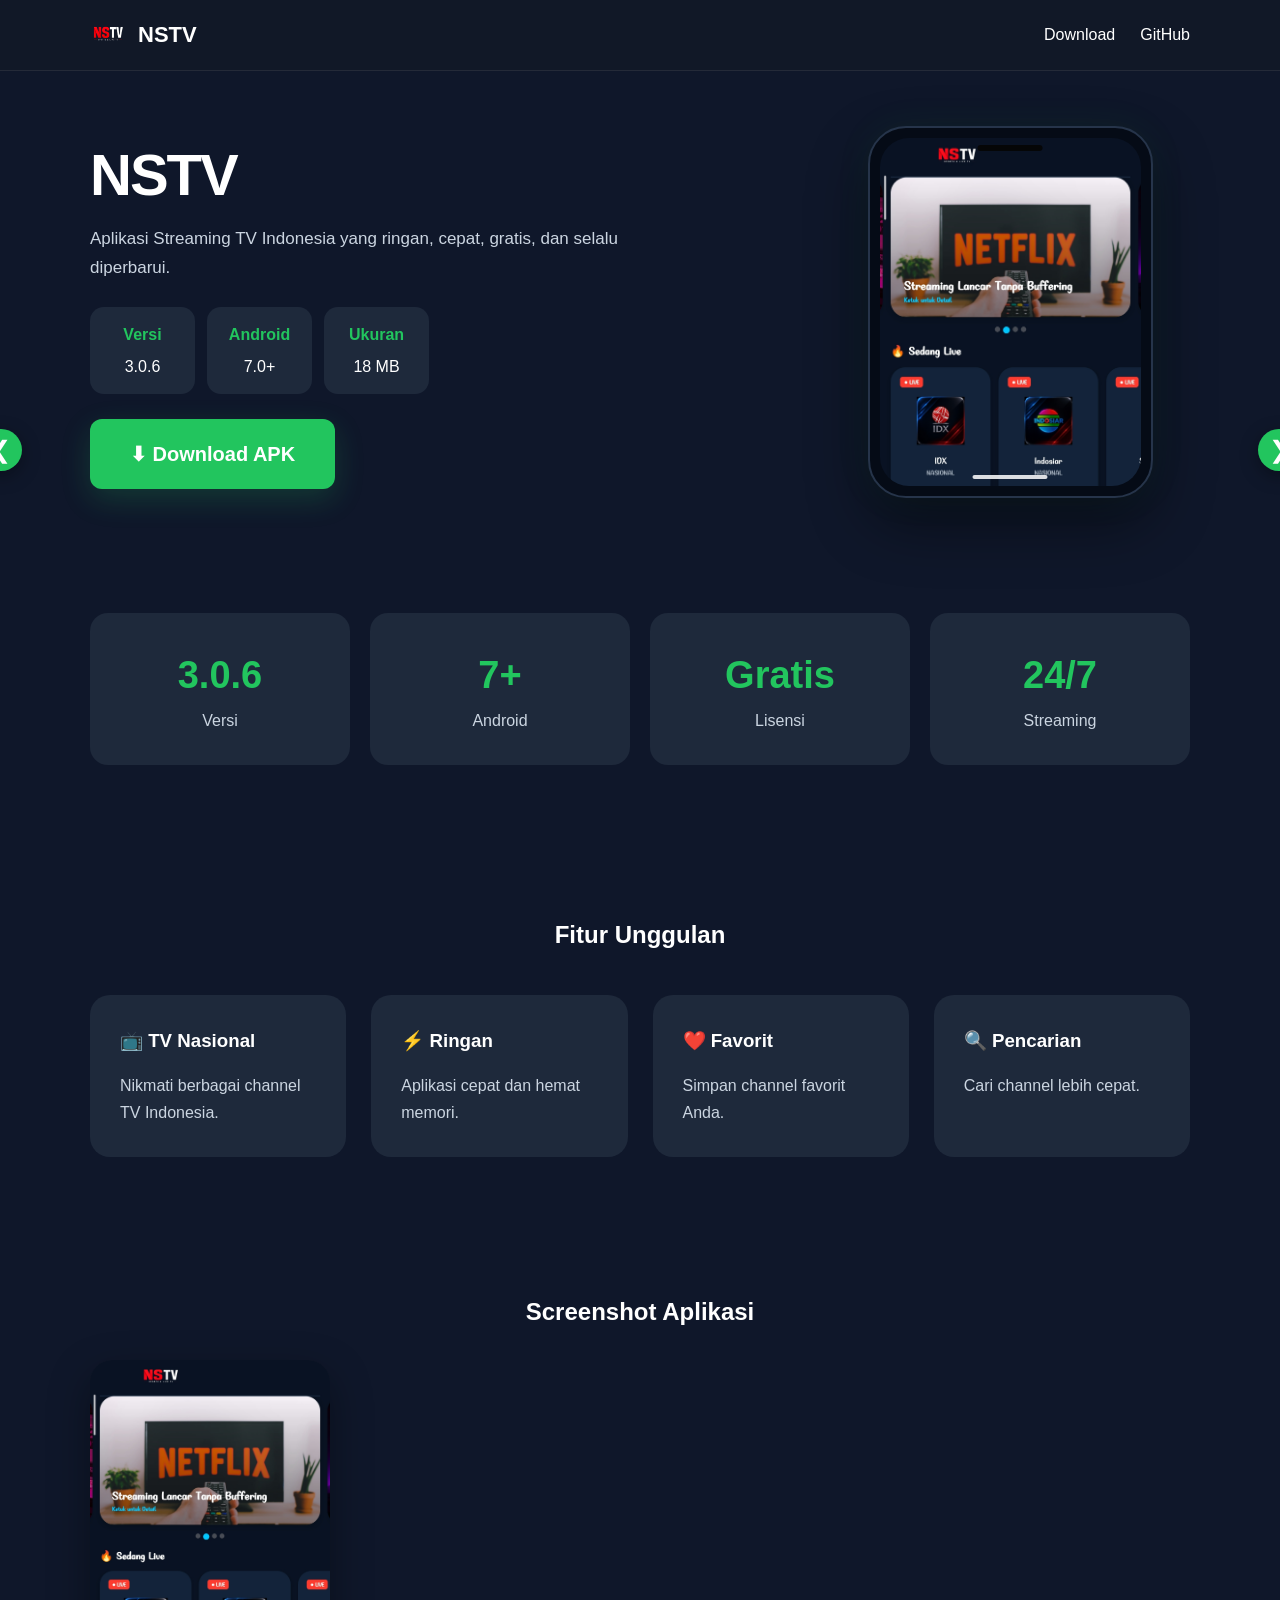
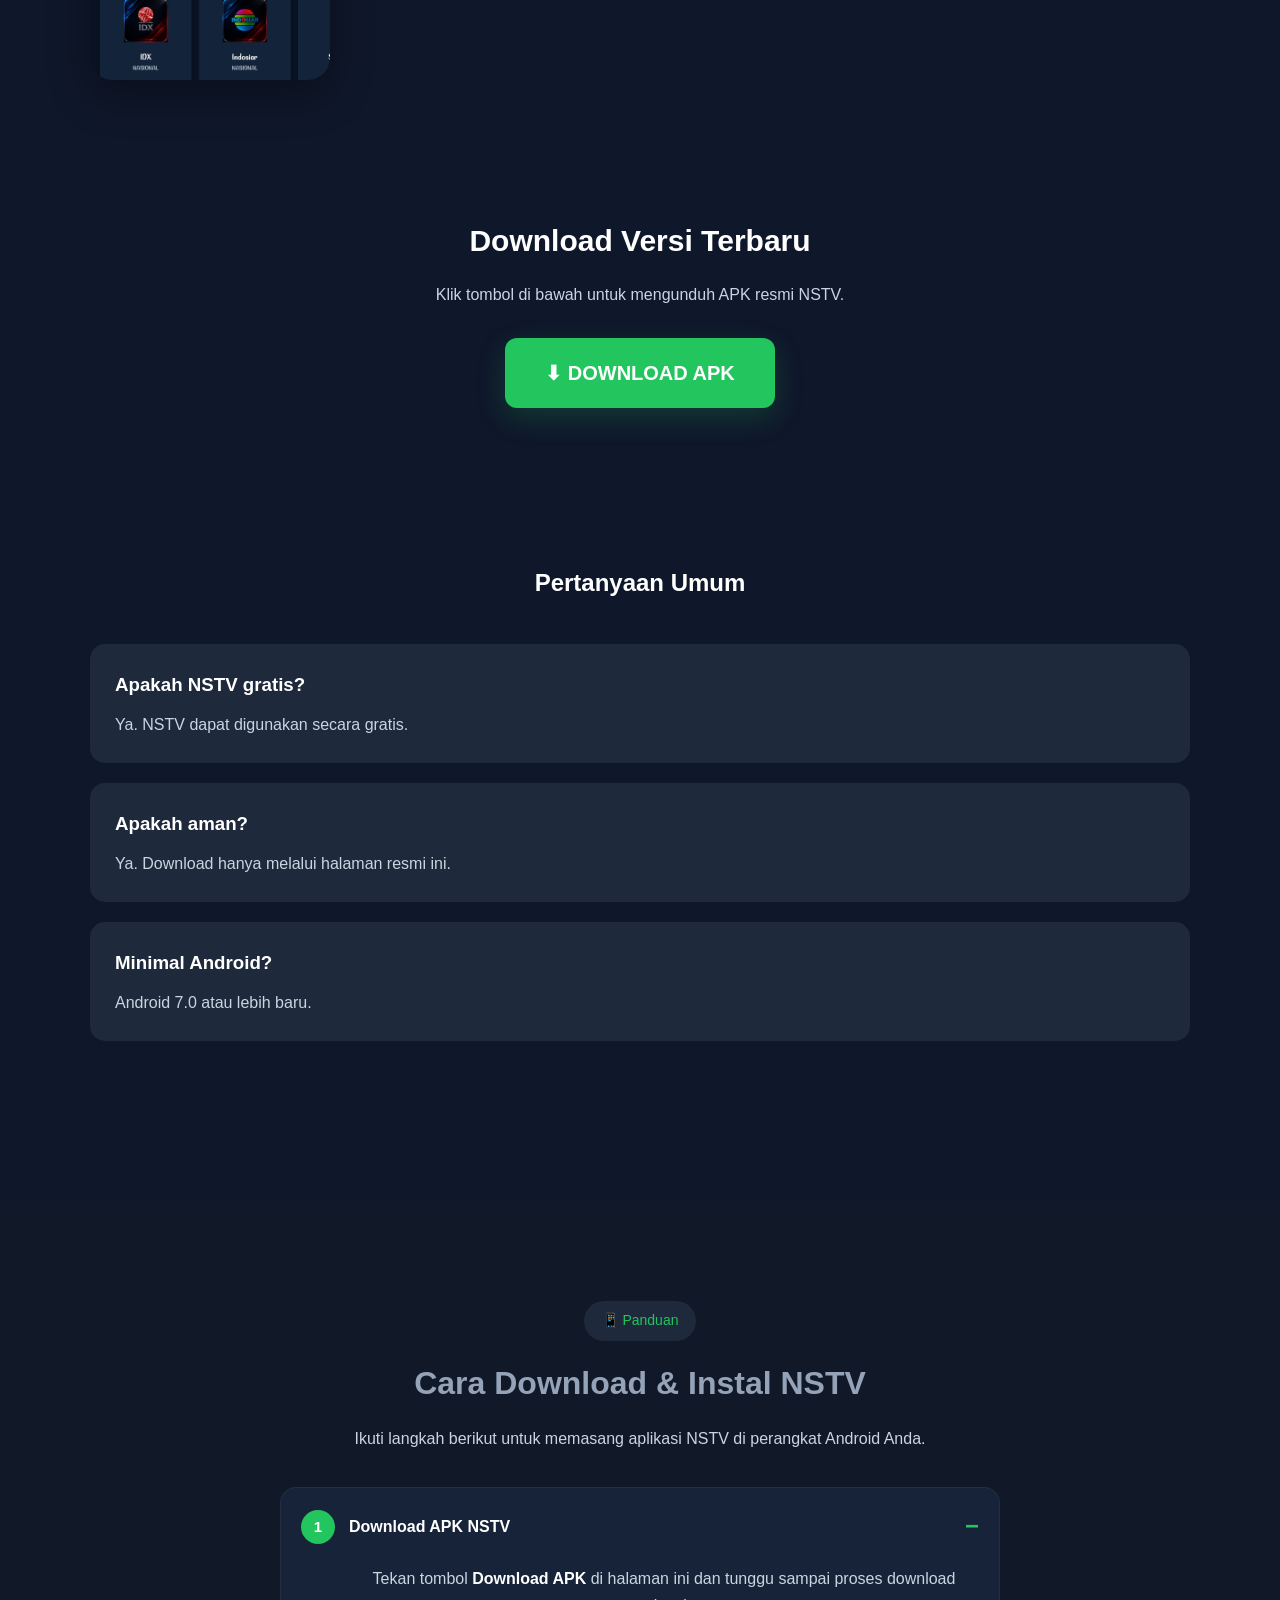
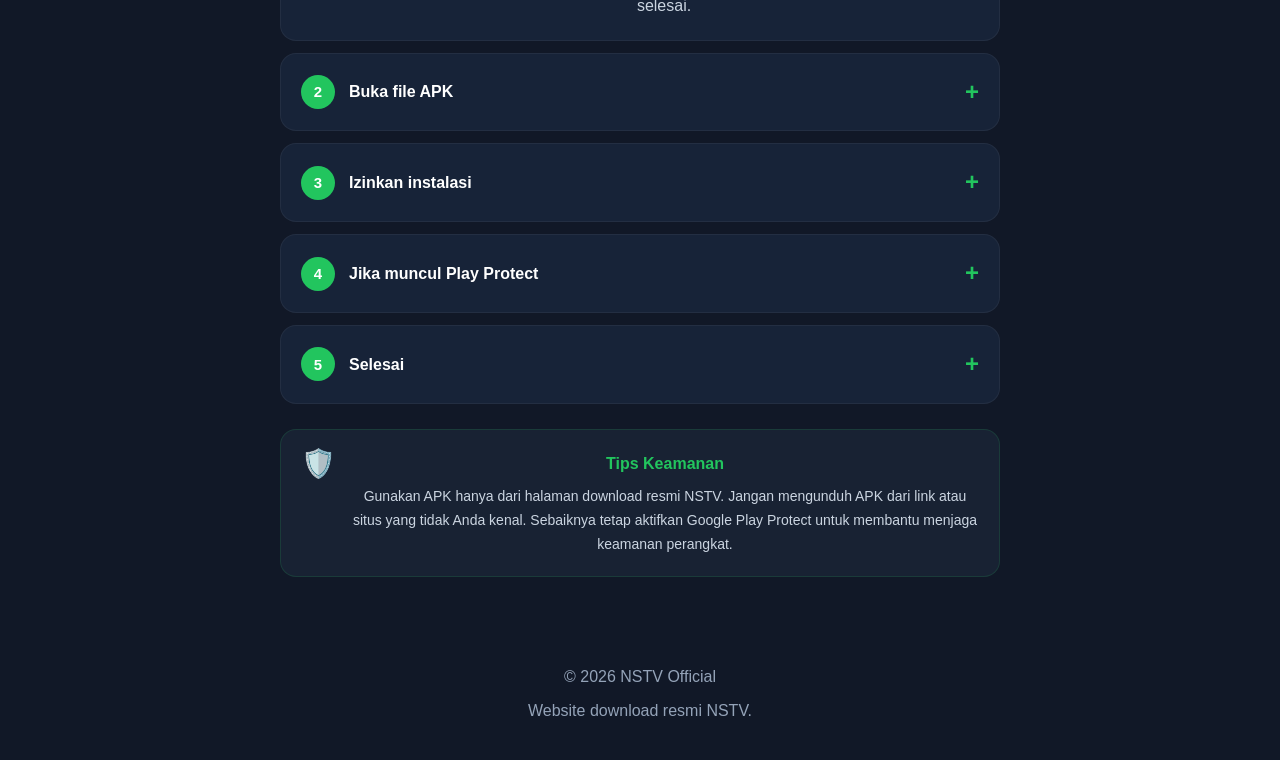
==== index.html @ 9a64b619 "Refactor index.html to remove duplicates Removed duplicate elements and cleaned up HTML structure." ====
<!DOCTYPE html>
<html lang="id">
<head>
    <meta charset="UTF-8">
    <meta name="viewport" content="width=device-width, initial-scale=1.0">
    <title>NSTV - Download APK Resmi</title>
    <link rel="icon" type="image/png" href="img/logo.png">

    <meta name="description" content="Download aplikasi NSTV versi terbaru secara resmi.">

    <link rel="stylesheet" href="css/style.css">
</head>
<body>

<header>
    <div class="container">
        <nav>
            <div class="logo">
                <img src="img/logo.png" alt="NSTV Logo">
                <span>NSTV</span>
            </div>

            <div class="menu">
                <a href="#download">Download</a>
                <a href="https://github.com/nstv-official/nstv" target="_blank">GitHub</a>
            </div>
        </nav>
    </div>
</header>

<section class="hero">

    <div class="container hero-grid">

        <!-- BAGIAN KIRI -->
        <div class="hero-left">

            <h1>NSTV</h1>

            <p>
                Aplikasi Streaming TV Indonesia yang ringan,
                cepat, gratis, dan selalu diperbarui.
            </p>

            <div class="hero-info">

                <div>
                    <strong>Versi</strong>
                    <span id="app-version">3.0.6</span>
                </div>

                <div>
                    <strong>Android</strong>
                    <span>7.0+</span>
                </div>

                <div>
                    <strong>Ukuran</strong>
                    <span>18 MB</span>
                </div>

            </div>

            <a
                href="https://sfile.co/M3JSTwdnQva"
                class="download-button"
                target="_blank"
            >
                ⬇ Download APK
            </a>

        </div>


        <!-- BAGIAN KANAN - HP NSTV -->
        <div class="hero-right">

            <div class="phone">

                <img
                    src="img/screenshot1.jpg"
                    id="hero-image"
                    alt="Tampilan aplikasi NSTV"
                >

            </div>

        </div>

    </div>

</section>

<section class="stats">

    <div class="container">

        <div class="stat">
            <h2 id="latest-version">3.0.6</h2>
            <p>Versi</p>
        </div>

        <div class="stat">

            <h2>7+</h2>

            <p>Android</p>

        </div>

        <div class="stat">

            <h2>Gratis</h2>

            <p>Lisensi</p>

        </div>

        <div class="stat">

            <h2>24/7</h2>

            <p>Streaming</p>

        </div>

    </div>

</section>

<section class="features">

<div class="container">

<h2>Fitur Unggulan</h2>

<div class="feature-grid">

<div class="feature">

<h3>📺 TV Nasional</h3>

<p>
Nikmati berbagai channel TV Indonesia.
</p>

</div>

<div class="feature">

<h3>⚡ Ringan</h3>

<p>
Aplikasi cepat dan hemat memori.
</p>

</div>

<div class="feature">

<h3>❤️ Favorit</h3>

<p>
Simpan channel favorit Anda.
</p>

</div>

<div class="feature">

<h3>🔍 Pencarian</h3>

<p>
Cari channel lebih cepat.
</p>

</div>

</div>

</div>

</section>

<section class="screenshots">

<div class="container">

<h2>Screenshot Aplikasi</h2>

<div class="slider">

<button class="nav prev">&#10094;</button>

<div class="slides">

<img src="img/screenshot1.jpg" class="slide active">
<img src="img/screenshot2.jpg" class="slide">
<img src="img/screenshot3.jpg" class="slide">
<img src="img/screenshot4.jpg" class="slide">

</div>

<button class="nav next">&#10095;</button>

</div>

</div>

</section>
    
<section class="download" id="download">

<div class="container">

<h2>Download Versi Terbaru</h2>

<p>

Klik tombol di bawah untuk mengunduh APK resmi NSTV.

</p>

<a
href="https://sfile.co/M3JSTwdnQva"
class="download-button"
target="_blank">

⬇ DOWNLOAD APK

</a>

</div>

</section>

<section class="faq">

<div class="container">

<h2>Pertanyaan Umum</h2>

<div class="faq-item">

<h3>Apakah NSTV gratis?</h3>

<p>Ya. NSTV dapat digunakan secara gratis.</p>

</div>

<div class="faq-item">

<h3>Apakah aman?</h3>

<p>Ya. Download hanya melalui halaman resmi ini.</p>

</div>

<div class="faq-item">

<h3>Minimal Android?</h3>

<p>Android 7.0 atau lebih baru.</p>

</div>

</div>

</section>

<footer>
<!-- ===== Panduan Download & Instal ===== -->

<section class="install-guide" id="panduan">

    <div class="container">

        <div class="guide-header">
            <span class="guide-badge">📱 Panduan</span>

            <h2>Cara Download & Instal NSTV</h2>

            <p>
                Ikuti langkah berikut untuk memasang aplikasi NSTV
                di perangkat Android Anda.
            </p>
        </div>

        <div class="guide-box">

            <details open>
                <summary>
                    <span class="step-number">1</span>
                    Download APK NSTV
                </summary>

                <div class="guide-content">
                    <p>
                        Tekan tombol <strong>Download APK</strong>
                        di halaman ini dan tunggu sampai proses download
                        selesai.
                    </p>
                </div>
            </details>

            <details>
                <summary>
                    <span class="step-number">2</span>
                    Buka file APK
                </summary>

                <div class="guide-content">
                    <p>
                        Setelah selesai, buka file
                        <strong>NSTV_v2.8-release.apk</strong>
                        dari notifikasi download atau folder
                        <strong>Download</strong> di perangkat Anda.
                    </p>
                </div>
            </details>

            <details>
                <summary>
                    <span class="step-number">3</span>
                    Izinkan instalasi
                </summary>

                <div class="guide-content">
                    <p>
                        Jika Android menampilkan pesan bahwa instalasi
                        dari sumber ini tidak diizinkan, pilih
                        <strong>Pengaturan</strong>, lalu aktifkan
                        <strong>Izinkan dari sumber ini</strong>
                        untuk browser atau aplikasi yang digunakan
                        untuk membuka APK.
                    </p>

                    <p>
                        Setelah itu kembali ke proses instalasi dan
                        tekan <strong>Install</strong>.
                    </p>
                </div>
            </details>

            <details>
                <summary>
                    <span class="step-number">4</span>
                    Jika muncul Play Protect
                </summary>

                <div class="guide-content">
                    <p>
                        Android dapat memeriksa aplikasi yang dipasang
                        dari luar Google Play menggunakan
                        <strong>Google Play Protect</strong>.
                    </p>

                    <p>
                        Jika tersedia pilihan <strong>Pindai aplikasi</strong>,
                        lakukan pemindaian terlebih dahulu dan ikuti
                        petunjuk yang muncul di layar.
                    </p>
                </div>
            </details>

            <details>
                <summary>
                    <span class="step-number">5</span>
                    Selesai
                </summary>

                <div class="guide-content">
                    <p>
                        Setelah instalasi selesai, buka aplikasi
                        <strong>NSTV</strong> dari layar utama perangkat
                        Anda.
                    </p>
                </div>
            </details>

        </div>

        <div class="security-note">

            <div class="security-icon">🛡️</div>

            <div>
                <strong>Tips Keamanan</strong>

                <p>
                    Gunakan APK hanya dari halaman download resmi NSTV.
                    Jangan mengunduh APK dari link atau situs yang tidak
                    Anda kenal. Sebaiknya tetap aktifkan Google Play Protect
                    untuk membantu menjaga keamanan perangkat.
                </p>
            </div>

        </div>

    </div>

</section>
<div class="container">

<p>

© 2026 NSTV Official

</p>

<p>

Website download resmi NSTV.

</p>

</div>

</footer>

<script src="js/app.js?v=4"></script>

</body>
</html>
---- css/style.css ----
/* ===========================
   NSTV Official Website
   style.css
=========================== */

*{
    margin:0;
    padding:0;
    box-sizing:border-box;
}

html{
    scroll-behavior:smooth;
}

body{
    font-family:Arial,Helvetica,sans-serif;
    background:#0f172a;
    color:#ffffff;
    line-height:1.7;
}

/* ===========================
   Container
=========================== */

.container{
    width:90%;
    max-width:1100px;
    margin:auto;
}

/* ===========================
   Header
=========================== */

header{
    position:sticky;
    top:0;
    z-index:1000;
    background:#111827;
    border-bottom:1px solid rgba(255,255,255,.08);
}

nav{
    display:flex;
    justify-content:space-between;
    align-items:center;
    height:70px;
}

.logo{
    display:flex;
    align-items:center;
    gap:12px;
}

.logo img{
    width:42px;
    height:42px;
    border-radius:10px;
}

.logo span{
    font-size:24px;
    font-weight:bold;
}

.menu{
    display:flex;
    gap:25px;
}

.menu a{
    color:#fff;
    text-decoration:none;
    transition:.3s;
}

.menu a:hover{
    color:#22c55e;
}

/* ===========================
   Hero
=========================== */

.hero{
    padding:80px 0;
}

.hero-grid{
    display:grid;
    grid-template-columns:1fr 360px;
    gap:50px;
    align-items:center;
}

.badge{
    display:inline-block;
    padding:8px 18px;
    background:#1e293b;
    border-radius:30px;
    color:#22c55e;
    margin-bottom:20px;
    font-size:14px;
}

.hero h1{
    font-size:58px;
    margin-bottom:20px;
}

.hero p{
    color:#cbd5e1;
    margin-bottom:35px;
}

.hero-buttons{
    display:flex;
    gap:15px;
    flex-wrap:wrap;
}

.btn{
    padding:15px 30px;
    border-radius:10px;
    text-decoration:none;
    font-weight:bold;
    transition:.3s;
}

.btn-primary{
    background:#22c55e;
    color:#fff;
}

.btn-primary:hover{
    background:#16a34a;
}

.btn-outline{
    border:2px solid #22c55e;
    color:#22c55e;
}

.btn-outline:hover{
    background:#22c55e;
    color:#fff;
}

/* ===========================
   Hero Card
=========================== */

.hero-card{

    background:#1e293b;

    padding:35px;

    border-radius:20px;

    text-align:center;

    box-shadow:0 15px 35px rgba(0,0,0,.3);

}

.hero-card img{

    width:120px;

    margin-bottom:20px;

}

.hero-card h2{

    margin-bottom:20px;

}

.hero-card ul{

    list-style:none;

}

.hero-card li{

    padding:8px 0;

    border-bottom:1px solid rgba(255,255,255,.08);

}

/* ===========================
   Stats
=========================== */

.stats{

    padding:70px 0;

}

.stats .container{

    display:grid;

    grid-template-columns:repeat(auto-fit,minmax(180px,1fr));

    gap:20px;

}

.stat{

    background:#1e293b;

    border-radius:18px;

    text-align:center;

    padding:30px;

}

.stat h2{

    color:#22c55e;

    font-size:38px;

}

.stat p{

    color:#cbd5e1;

}

/* ===========================
   Features
=========================== */

.features{

    padding:80px 0;

}

.features h2{

    text-align:center;

    margin-bottom:40px;

}

.feature-grid{

    display:grid;

    grid-template-columns:repeat(auto-fit,minmax(220px,1fr));

    gap:25px;

}

.feature{

    background:#1e293b;

    border-radius:20px;

    padding:30px;

    transition:.3s;

}

.feature:hover{

    transform:translateY(-8px);

}

.feature h3{

    margin-bottom:15px;

}

.feature p{

    color:#cbd5e1;

}

/* ===========================
   Screenshot
=========================== */

.screenshots{

    padding:80px 0;

}

.screenshots h2{

    text-align:center;

    margin-bottom:40px;

}

.screens{

    display:grid;

    grid-template-columns:repeat(auto-fit,minmax(220px,1fr));

    gap:25px;

}

.screens img{

    width:100%;

    border-radius:18px;

    transition:.3s;

}

.screens img:hover{

    transform:scale(1.04);

}

/* ===========================
   Download
=========================== */

.download{

    padding:80px 0;

    text-align:center;

}

.download p{

    margin:20px 0 35px;

    color:#cbd5e1;

}

.download-button{

    display:inline-block;

    background:#22c55e;

    color:#fff;

    text-decoration:none;

    padding:18px 40px;

    border-radius:12px;

    font-size:20px;

    font-weight:bold;

    transition:.3s;

}

.download-button:hover{

    background:#16a34a;

}

/* ===========================
   FAQ
=========================== */

.faq{

    padding:80px 0;

}

.faq h2{

    text-align:center;

    margin-bottom:40px;

}

.faq-item{

    background:#1e293b;

    border-radius:15px;

    padding:25px;

    margin-bottom:20px;

}

.faq-item h3{

    margin-bottom:10px;

}

.faq-item p{

    color:#cbd5e1;

}

/* ===========================
   Footer
=========================== */

footer{

    margin-top:60px;

    padding:30px 0;

    background:#111827;

    text-align:center;

    color:#94a3b8;

}

footer p{

    margin:6px 0;

}

/* ===========================
   Responsive
=========================== */

@media(max-width:900px){

.hero-grid{

grid-template-columns:1fr;

}

.hero{

text-align:center;

}

.hero-buttons{

justify-content:center;

}

.menu{

display:none;

}

.hero h1{

font-size:42px;

}

}

@media(max-width:600px){

.hero{

padding:60px 0;

}

.hero h1{

font-size:34px;

}

.download-button{

width:100%;

}

.btn{

width:100%;

text-align:center;

}

.hero-buttons{

flex-direction:column;

}

}

/* ===== Screenshot Slider ===== */

.slide{
    display:none;
    width:100%;
    border-radius:20px;
}

.slide.active{
    display:block;
}

.slides{
    overflow:hidden;
    border-radius:20px;
    box-shadow:0 15px 35px rgba(0,0,0,.4);
}

.slide{
    width:100%;
    display:none;
}

.slide.active{
    display:block;
}

.nav{
    position:absolute;
    top:50%;
    transform:translateY(-50%);
    width:50px;
    height:50px;
    border:none;
    border-radius:50%;
    background:#22c55e;
    color:#fff;
    cursor:pointer;
    font-size:28px;
    box-shadow:0 8px 20px rgba(0,0,0,.3);
}

.prev{
    left:-25px;
}

.next{
    right:-60px;
}

.nav:hover{
    background:#16a34a;
}

/* ===== Hero Baru ===== */

.hero{
    padding:60px 0;
}

.hero-grid{
    display:grid;
    grid-template-columns:1fr 320px;
    gap:60px;
    align-items:center;
}

.hero-left h1{
    font-size:60px;
    margin:15px 0;
}

.hero-left p{
    color:#cbd5e1;
    margin-bottom:30px;
}

.hero-info{
    display:flex;
    gap:15px;
    margin-bottom:30px;
    flex-wrap:wrap;
}

.hero-info div{
    background:#1e293b;
    padding:15px 22px;
    border-radius:12px;
    text-align:center;
    min-width:90px;
}

.hero-info strong{
    display:block;
    color:#22c55e;
    margin-bottom:5px;
}

.phone{
    width:280px;
    margin:auto;
    background:#111827;
    padding:10px;
    border-radius:35px;
    box-shadow:0 20px 60px rgba(0,0,0,.5);
}

.phone img{
    width:100%;
    border-radius:25px;
    display:block;
}

@media(max-width:900px){

.hero-grid{

grid-template-columns:1fr;

text-align:center;

}

.hero-info{

justify-content:center;

}

}

/* =====================================================
   NSTV - FINAL MOBILE POLISH
   Tambahkan di PALING BAWAH style.css
===================================================== */

/* ---------- Header ---------- */

.logo img {
    width: 36px;
    height: 36px;
    border-radius: 9px;
}

.logo span {
    font-size: 22px;
}

/* ---------- Hero ---------- */

.hero {
    padding: 55px 0 45px;
}

.hero-grid {
    gap: 45px;
}

.hero-left h1 {
    font-size: 58px;
    letter-spacing: -2px;
}

.hero-left p {
    max-width: 560px;
}

.hero-info {
    gap: 12px;
}

.hero-info div {
    min-width: 100px;
    padding: 14px 18px;
}

.phone {
    width: 270px;
}

/* ---------- Download button ---------- */

.download-button {
    box-shadow: 0 10px 30px rgba(34, 197, 94, .20);
}

/* ---------- Screenshot section ---------- */

.screenshots {
    padding: 55px 0 70px;
}

.screenshots h2 {
    margin-bottom: 28px;
}

.slider {
    width: min(240px, 68vw);
}

.slides {
    overflow: hidden;
    border-radius: 22px;
    background: #111827;
    box-shadow: 0 15px 40px rgba(0, 0, 0, .35);
}

.slide {
    width: 100%;
    height: auto;
    display: none;
    border-radius: 22px;
}

.slide.active {
    display: block;
}

/* ---------- Slider arrows ---------- */

.nav {
    position: absolute;
    top: 50%;
    transform: translateY(-50%);
    width: 42px;
    height: 42px;
    border: 0;
    border-radius: 50%;
    background: #22c55e;
    color: #fff;
    cursor: pointer;
    font-size: 24px;
    line-height: 42px;
    padding: 0;
    z-index: 5;
    box-shadow: 0 5px 18px rgba(0, 0, 0, .35);
}

.nav:hover {
    background: #16a34a;
    transform: translateY(-50%) scale(1.05);
}

.prev {
    left: -20px;
}

.next {
    right: -20px;
}

/* ---------- Download section ---------- */

.download {
    padding: 65px 0 75px;
}

.download h2 {
    font-size: 30px;
}

.download p {
    max-width: 600px;
    margin: 15px auto 30px;
}

/* ---------- Mobile ---------- */

@media (max-width: 600px) {

    .container {
        width: 88%;
    }

    /* Header */

    nav {
        height: 64px;
    }

    .logo img {
        width: 32px;
        height: 32px;
        border-radius: 8px;
    }

    .logo span {
        font-size: 20px;
    }

    /* Hero */

    .hero {
        padding: 48px 0 35px;
    }

    .hero-grid {
        gap: 40px;
    }

    .hero-left h1 {
        font-size: 52px;
        margin: 14px 0;
    }

    .hero-left p {
        font-size: 16px;
        line-height: 1.7;
    }

    .hero-info {
        display: grid;
        grid-template-columns: repeat(3, 1fr);
        gap: 9px;
        width: 100%;
    }

    .hero-info div {
        min-width: 0;
        padding: 13px 7px;
        border-radius: 14px;
    }

    .hero-info strong {
        font-size: 14px;
    }

    .hero-info span {
        font-size: 14px;
    }

    .hero-right {
        margin-top: 5px;
    }

    .phone {
        width: min(250px, 72vw);
    }

    /* Download button */

    .download-button {
        width: 100%;
        padding: 17px 20px;
        font-size: 18px;
    }

    /* Screenshot */

    .screenshots {
        padding: 45px 0 55px;
    }

    .screenshots h2 {
        font-size: 25px;
        margin-bottom: 22px;
    }

    .slider {
    width: min(240px, 68vw);
   }

    .slides {
        border-radius: 19px;
    }

    .slide {
        border-radius: 19px;
    }

    .nav {
        width: 40px;
        height: 40px;
        line-height: 40px;
        font-size: 21px;
    }

    .prev {
        left: -17px;
    }

    .next {
        right: -17px;
    }

    /* Download section */

    .download {
        padding: 55px 0 65px;
    }

    .download h2 {
        font-size: 27px;
    }

    .download p {
        font-size: 15px;
        line-height: 1.7;
    }

    /* Footer */

    footer {
        padding: 28px 0;
        font-size: 14px;
    }
}

/* ---------- Very small phones ---------- */

@media (max-width: 380px) {

    .hero-left h1 {
        font-size: 46px;
    }

    .hero-info div {
        padding: 11px 5px;
    }

    .hero-info strong,
    .hero-info span {
        font-size: 12px;
    }

    .phone {
        width: 230px;
    }

    .slider {
    width: 220px;
   }

    .nav {
        width: 36px;
        height: 36px;
        line-height: 36px;
        font-size: 19px;
    }

    .prev {
        left: -15px;
    }

    .next {
        right: -15px;
    }
}

/* ===== Perbaikan gambar logo pada Download ===== */

.download img {
    display: block;
    width: 180px !important;
    height: auto !important;
    max-width: 55vw !important;
    margin: 25px auto !important;
    border-radius: 20px;
    object-fit: contain;
}

/* Tampilan HP */
@media (max-width: 600px) {

    .download img {
        width: 150px !important;
        max-width: 45vw !important;
        margin: 20px auto !important;
    }

}

/* =====================================================
   NSTV - PANDUAN DOWNLOAD & INSTAL
===================================================== */

.install-guide {
    padding: 70px 0 80px;
}

.guide-header {
    text-align: center;
    max-width: 650px;
    margin: 0 auto 35px;
}

.guide-badge {
    display: inline-block;
    padding: 8px 18px;
    border-radius: 30px;
    background: #1e293b;
    color: #22c55e;
    font-size: 14px;
    margin-bottom: 15px;
}

.guide-header h2 {
    margin: 0 0 15px;
    font-size: 32px;
}

.guide-header p {
    margin: 0;
    color: #cbd5e1;
    line-height: 1.7;
}

/* ---------- Accordion ---------- */

.guide-box {
    max-width: 720px;
    margin: auto;
}

.guide-box details {
    background: #172338;
    border: 1px solid rgba(255,255,255,.05);
    border-radius: 16px;
    margin-bottom: 12px;
    overflow: hidden;
}

.guide-box summary {
    display: flex;
    align-items: center;
    gap: 14px;
    padding: 18px 20px;
    cursor: pointer;
    list-style: none;
    font-weight: 600;
    color: #fff;
}

.guide-box summary::-webkit-details-marker {
    display: none;
}

.guide-box summary::after {
    content: "+";
    margin-left: auto;
    font-size: 24px;
    color: #22c55e;
}

.guide-box details[open] summary::after {
    content: "−";
}

.step-number {
    display: flex;
    align-items: center;
    justify-content: center;
    flex-shrink: 0;

    width: 34px;
    height: 34px;

    border-radius: 50%;

    background: #22c55e;
    color: #fff;

    font-size: 15px;
    font-weight: bold;
}

.guide-content {
    padding: 0 20px 20px 68px;
    color: #cbd5e1;
    line-height: 1.7;
}

.guide-content p {
    margin: 0 0 12px;
}

.guide-content p:last-child {
    margin-bottom: 0;
}

.guide-content strong {
    color: #fff;
}

/* ---------- Security note ---------- */

.security-note {
    display: flex;
    align-items: flex-start;
    gap: 15px;

    max-width: 720px;

    margin: 25px auto 0;
    padding: 20px;

    background: rgba(30,41,59,.65);

    border: 1px solid rgba(34,197,94,.15);

    border-radius: 16px;
}

.security-icon {
    font-size: 28px;
    line-height: 1;
}

.security-note strong {
    color: #22c55e;
}

.security-note p {
    margin: 8px 0 0;
    color: #cbd5e1;
    line-height: 1.7;
    font-size: 14px;
}

/* ---------- Mobile ---------- */

@media (max-width: 600px) {

    .install-guide {
        padding: 55px 0 65px;
    }

    .guide-header h2 {
        font-size: 27px;
    }

    .guide-header p {
        font-size: 15px;
    }

    .guide-box summary {
        padding: 16px;
        font-size: 15px;
    }

    .step-number {
        width: 32px;
        height: 32px;
        font-size: 14px;
    }

    .guide-content {
        padding: 0 16px 18px 62px;
        font-size: 14px;
    }

    .security-note {
        padding: 17px;
    }

    .security-note p {
        font-size: 13px;
    }

}
/* =========================================
   NSTV - LATEST RELEASE
========================================= */

.latest-release-section {
    width: 100%;
    max-width: 850px;
    margin: 70px auto 40px;
    padding: 0 20px;
    text-align: center;
    box-sizing: border-box;
}

.latest-release-title {
    margin-bottom: 12px;
}

.latest-release-title span {
    font-size: 32px;
    font-weight: 700;
    color: #ffffff;
}

.latest-release-description {
    margin: 0 auto 25px;
    max-width: 600px;
    color: #cbd5e1;
    font-size: 16px;
    line-height: 1.7;
}

/* Kotak release dari JavaScript */

#latest-download {
    width: 100%;
    max-width: 620px;
    margin: 0 auto;
}

/* Override tampilan kotak release */

#latest-download > div {
    margin-top: 20px !important;
    padding: 28px 22px !important;
    border-radius: 22px !important;
    background: #172338 !important;
    border: 1px solid rgba(34, 197, 94, 0.15) !important;
    box-shadow: 0 15px 40px rgba(0, 0, 0, 0.18);
}

/* Badge versi */

#latest-download > div > div:first-child {
    display: inline-block !important;
    padding: 7px 16px !important;
    border-radius: 30px !important;
    background: #202e44 !important;
    color: #22c55e !important;
    font-size: 14px !important;
    font-weight: 600 !important;
}

/* Nama versi */

#latest-download h3 {
    margin: 12px 0 8px !important;
    color: #ffffff !important;
    font-size: 25px !important;
}

/* Nama file */

#latest-download h3 + p {
    color: #aebbd0 !important;
    font-size: 14px !important;
    word-break: break-word;
}

/* Statistik download */

#latest-download p:last-of-type {
    color: #22c55e !important;
    margin: 10px 0 20px !important;
}

/* Tombol download */

.latest-download-button {
    display: inline-flex !important;
    align-items: center;
    justify-content: center;

    min-width: 240px;
    padding: 15px 28px !important;

    border-radius: 12px !important;

    background: #22c55e !important;
    color: #ffffff !important;

    font-size: 16px !important;
    font-weight: 700 !important;

    text-decoration: none !important;

    transition:
        transform 0.2s ease,
        background 0.2s ease,
        box-shadow 0.2s ease;
}

.latest-download-button:hover {
    background: #16a34a !important;
    transform: translateY(-2px);
    box-shadow: 0 8px 25px rgba(34, 197, 94, 0.25);
}

.latest-download-button:active {
    transform: translateY(0);
}


/* =========================================
   MOBILE
========================================= */

@media (max-width: 600px) {

    .latest-release-section {
        margin-top: 50px;
        padding: 0 15px;
    }

    .latest-release-title span {
        font-size: 26px;
    }

    .latest-release-description {
        font-size: 14px;
        line-height: 1.6;
    }

    #latest-download > div {
        padding: 24px 16px !important;
        border-radius: 18px !important;
    }

    #latest-download h3 {
        font-size: 22px !important;
    }

    .latest-download-button {
        width: 100%;
        min-width: 0;
        box-sizing: border-box;
    }
}

/* =====================================================
   NSTV - PERBAIKAN LAYOUT DESKTOP
   Menyeimbangkan ruang kiri dan kanan
===================================================== */

@media (min-width: 901px) {

    .hero {
        padding: 70px 0 55px;
    }

    .hero-grid {
        grid-template-columns: 1fr 1fr;
        gap: 50px;
        align-items: center;
    }

    .hero-left {
        padding-right: 20px;
    }

    .hero-left h1 {
        font-size: 58px;
        margin-bottom: 18px;
    }

    .hero-left p {
        max-width: 560px;
        font-size: 17px;
    }

    .hero-info {
        gap: 12px;
    }

    .hero-info div {
        min-width: 100px;
    }

    .hero-right {
        display: flex;
        justify-content: center;
        align-items: center;
    }

    .phone {
        width: 280px;
    }

    /* Pastikan Download Versi Terbaru
       tidak hanya menempati kolom kanan */
    .latest-release-section {
        grid-column: 1 / -1;
        width: 100%;
        max-width: 850px;
        margin: 50px auto 40px;
    }
}


/* =====================================================
   NSTV - DESKTOP AGAR TIDAK TERLALU KOSONG
===================================================== */

@media (min-width: 901px) {

    .hero-left {
        min-height: 360px;
        display: flex;
        flex-direction: column;
        justify-content: center;
    }

    .hero-right {
        min-height: 360px;
    }

}


/* =====================================================
   MOBILE - JANGAN UBAH TAMPILAN YANG SUDAH BAGUS
===================================================== */

@media (max-width: 900px) {

    .latest-release-section {
        grid-column: auto;
    }

}

/* =====================================================
   NSTV - HERO MODERN + PHONE MOCKUP
===================================================== */

@media (min-width: 901px) {

    .hero {
        padding: 55px 0 45px;
    }

    .hero-grid {
        display: grid;
        grid-template-columns: minmax(0, 1fr) 360px;
        gap: 55px;
        align-items: center;
    }

    .hero-left {
        min-height: auto;
        padding-right: 10px;
        display: flex;
        flex-direction: column;
        justify-content: center;
    }

    .hero-left h1 {
        font-size: 58px;
        margin: 8px 0 18px;
        line-height: 1.1;
    }

    .hero-left p {
        max-width: 560px;
        margin-bottom: 25px;
        font-size: 17px;
        color: #cbd5e1;
    }

    .hero-info {
        display: flex;
        gap: 12px;
        margin-bottom: 25px;
    }

    .hero-info div {
        min-width: 105px;
        padding: 14px 18px;
        border-radius: 14px;
        background: #1e293b;
        text-align: center;
    }

    .hero-info strong {
        display: block;
        color: #22c55e;
        margin-bottom: 4px;
    }

    .hero-info span {
        color: #fff;
    }

    .hero-left > .download-button {
        width: fit-content;
        min-width: 220px;
    }

    /* =========================
       PHONE MOCKUP
    ========================= */

    .hero-right {
        display: flex;
        justify-content: center;
        align-items: center;
        min-height: auto;
    }

    .phone {
        position: relative;
        width: 285px;
        padding: 10px;
        background: #050b16;
        border: 2px solid #26344a;
        border-radius: 38px;
        box-shadow:
            0 25px 60px rgba(0, 0, 0, .45),
            0 0 35px rgba(34, 197, 94, .08);
    }

    .phone img {
        display: block;
        width: 100%;
        height: auto;
        border-radius: 29px;
        object-fit: cover;
    }

    /* Speaker / kamera bagian atas HP */
    .phone::before {
        content: "";
        position: absolute;
        top: 17px;
        left: 50%;
        transform: translateX(-50%);
        width: 65px;
        height: 6px;
        background: #050505;
        border-radius: 20px;
        z-index: 5;
        opacity: .9;
    }

    /* Tombol/home indicator */
    .phone::after {
        content: "";
        position: absolute;
        bottom: 17px;
        left: 50%;
        transform: translateX(-50%);
        width: 75px;
        height: 4px;
        background: rgba(255,255,255,.85);
        border-radius: 10px;
        z-index: 5;
    }

    /* Jangan tampilkan elemen kosong */
    .phone-speaker,
    .phone-home {
        display: none;
    }

    /* Download terbaru jangan membuat hero terlalu panjang */
    .latest-release-section {
        margin-top: 30px;
        margin-bottom: 0;
    }

    .latest-release-title span {
        font-size: 24px;
    }

}


/* =====================================================
   MOBILE
===================================================== */

@media (max-width: 900px) {

    .hero {
        padding: 45px 0 35px;
    }

    .hero-grid {
        display: grid;
        grid-template-columns: 1fr;
        gap: 35px;
        text-align: center;
    }

    .hero-left {
        min-height: auto;
        display: flex;
        flex-direction: column;
        align-items: center;
    }

    .hero-left h1 {
        font-size: 46px;
        margin: 8px 0 15px;
    }

    .hero-left p {
        max-width: 560px;
        margin-bottom: 25px;
    }

    .hero-info {
        justify-content: center;
        width: 100%;
        margin-bottom: 25px;
    }

    .hero-left > .download-button {
        width: min(100%, 360px);
    }

    .hero-right {
        order: 2;
        display: flex;
        justify-content: center;
    }

    .phone {
        width: min(260px, 72vw);
    }

    .latest-release-section {
        width: 100%;
        margin-top: 30px;
        padding: 0;
    }

}


/* =====================================================
   HP KECIL
===================================================== */

@media (max-width: 600px) {

    .hero {
        padding: 35px 0 30px;
    }

    .hero-grid {
        gap: 30px;
    }

    .hero-left h1 {
        font-size: 42px;
    }

    .hero-left p {
        font-size: 15px;
    }

    .hero-info {
        display: grid;
        grid-template-columns: repeat(3, 1fr);
        gap: 8px;
    }

    .hero-info div {
        min-width: 0;
        padding: 12px 6px;
    }

    .hero-info strong,
    .hero-info span {
        font-size: 13px;
    }

    .phone {
        width: min(240px, 68vw);
        border-radius: 32px;
    }

    .phone img {
        border-radius: 24px;
    }

}
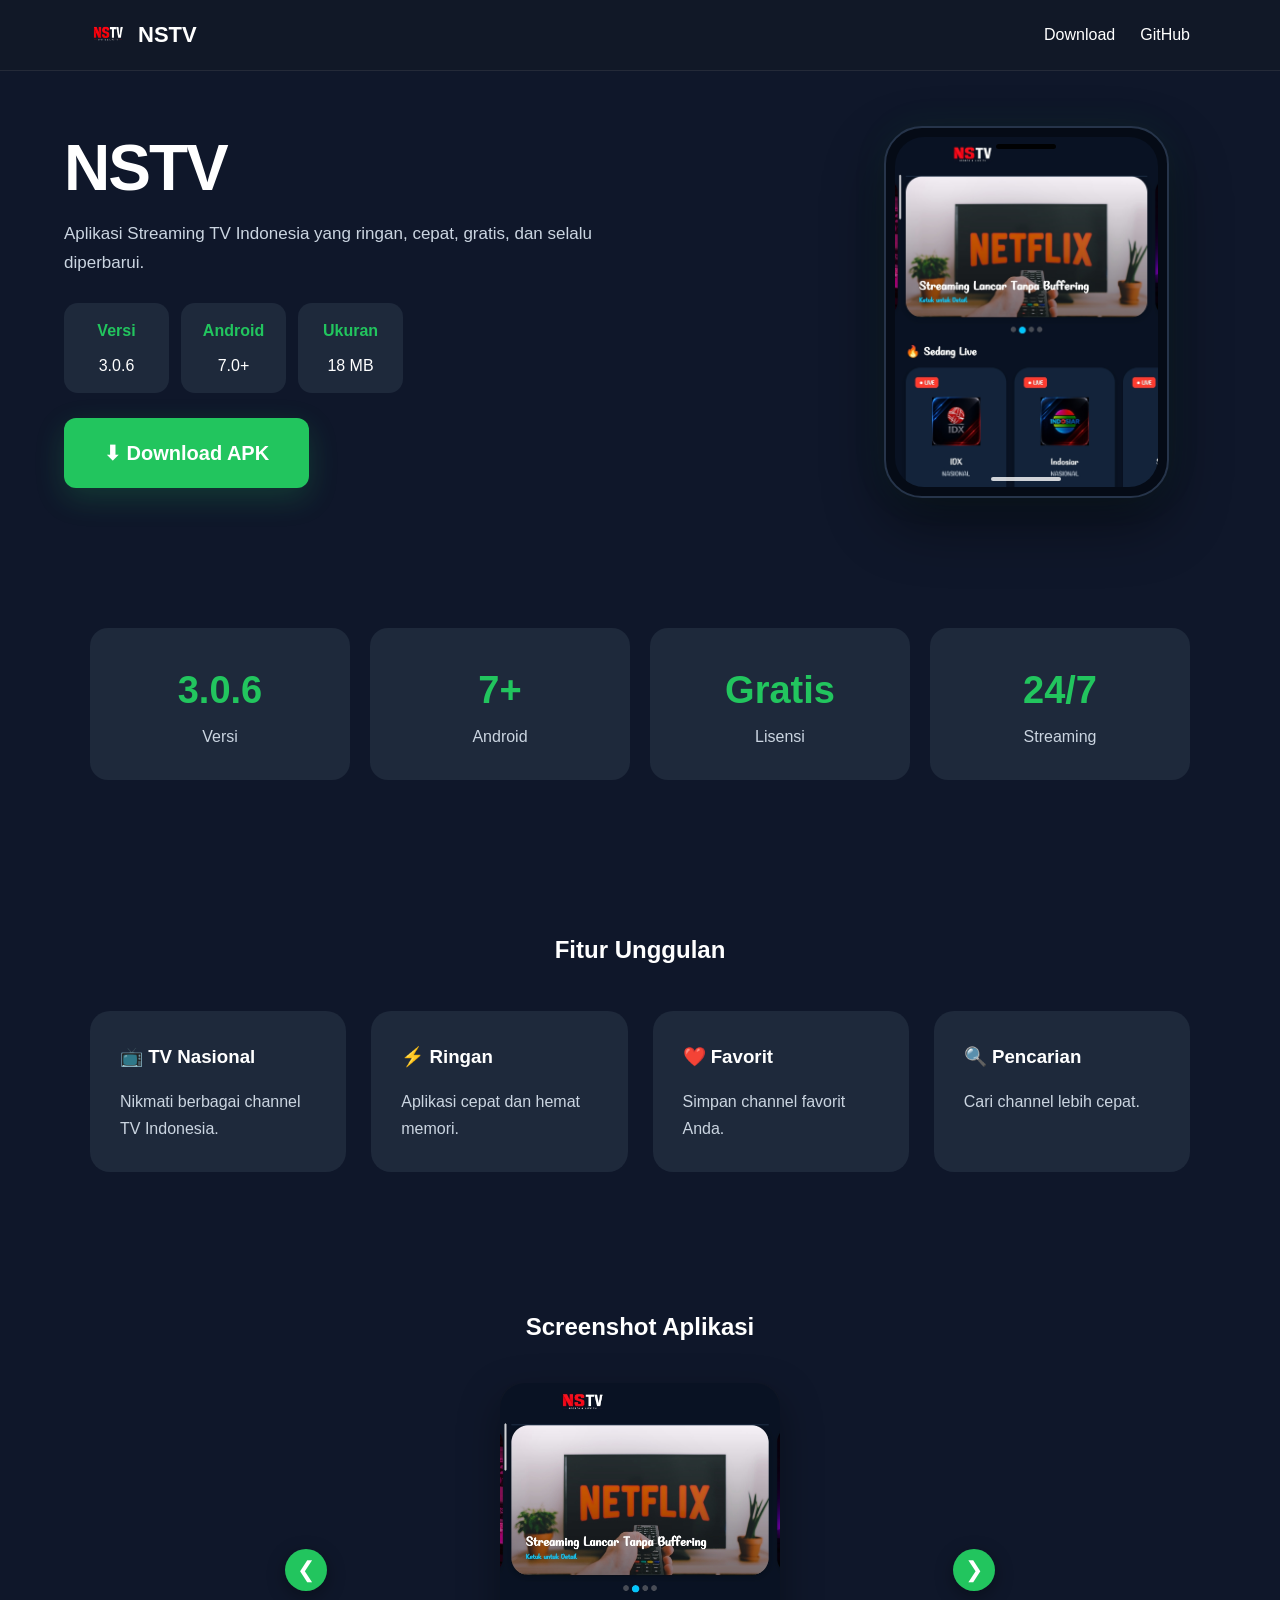
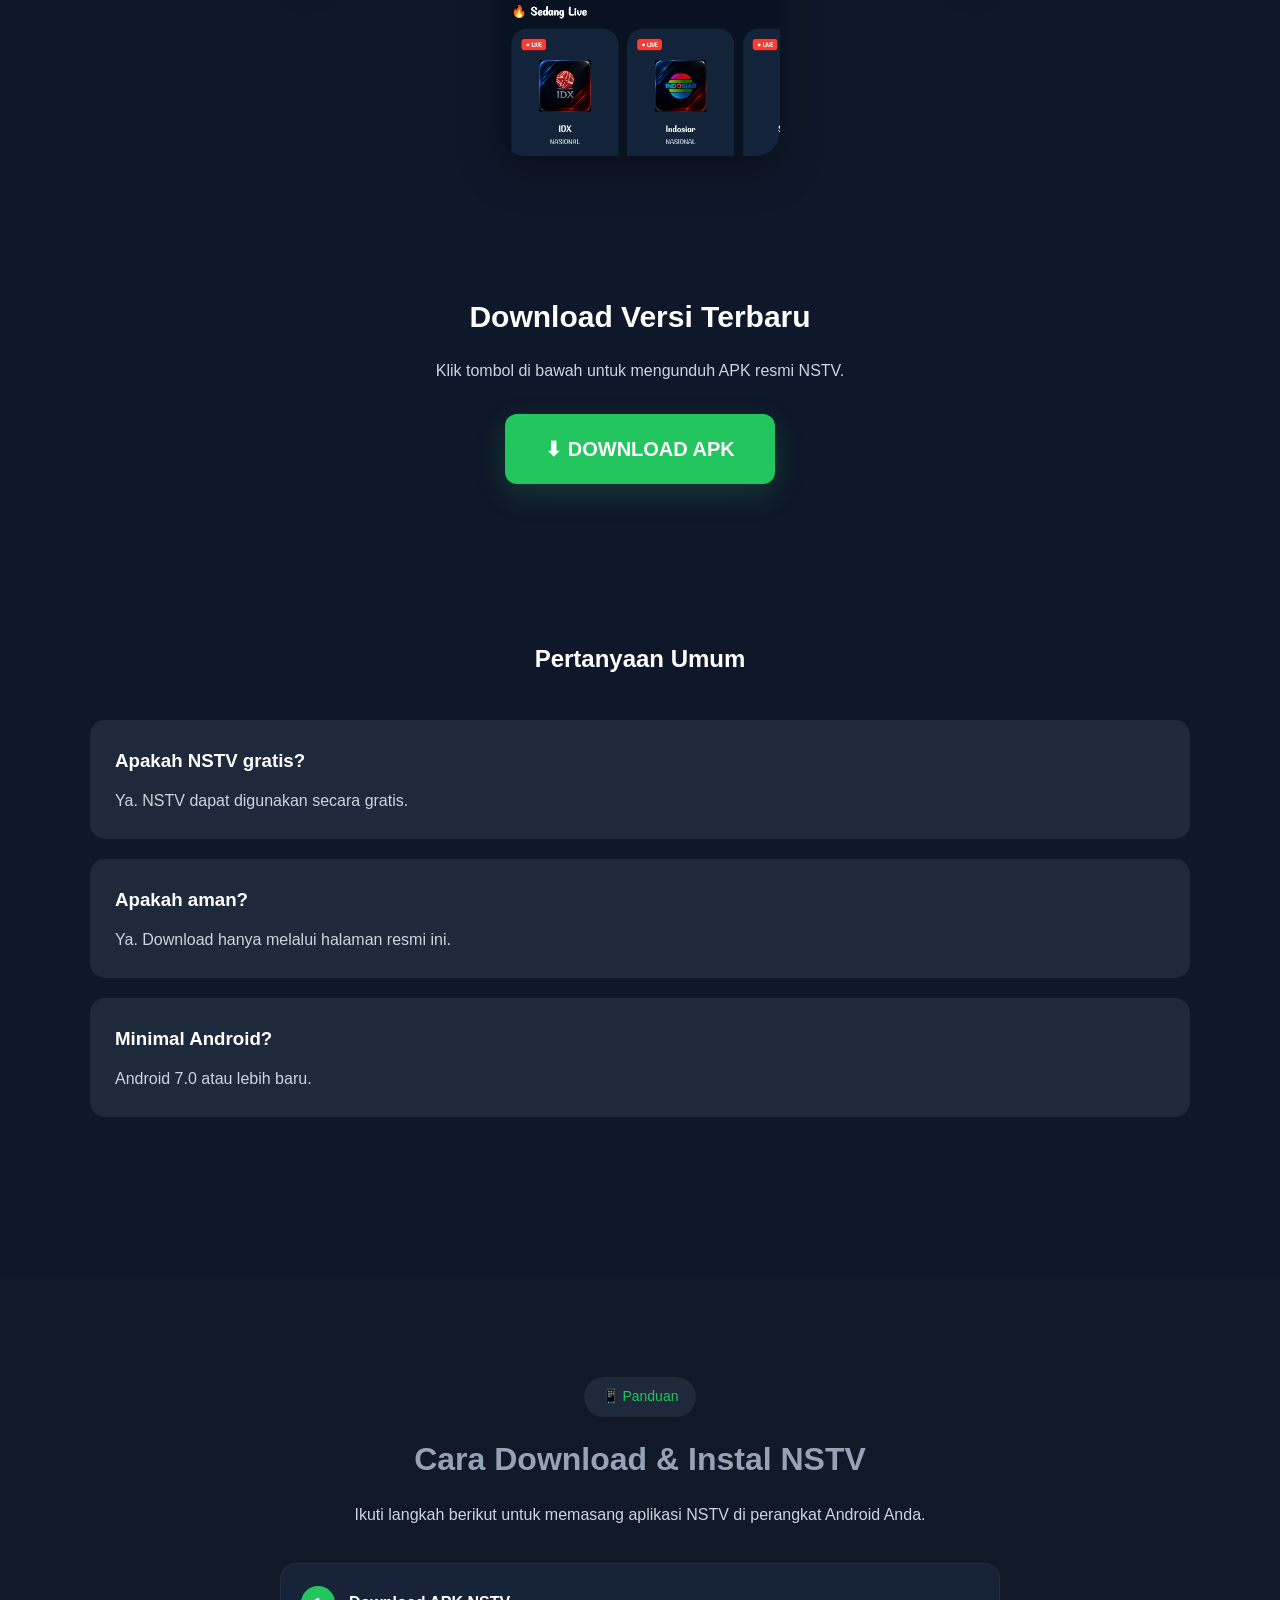
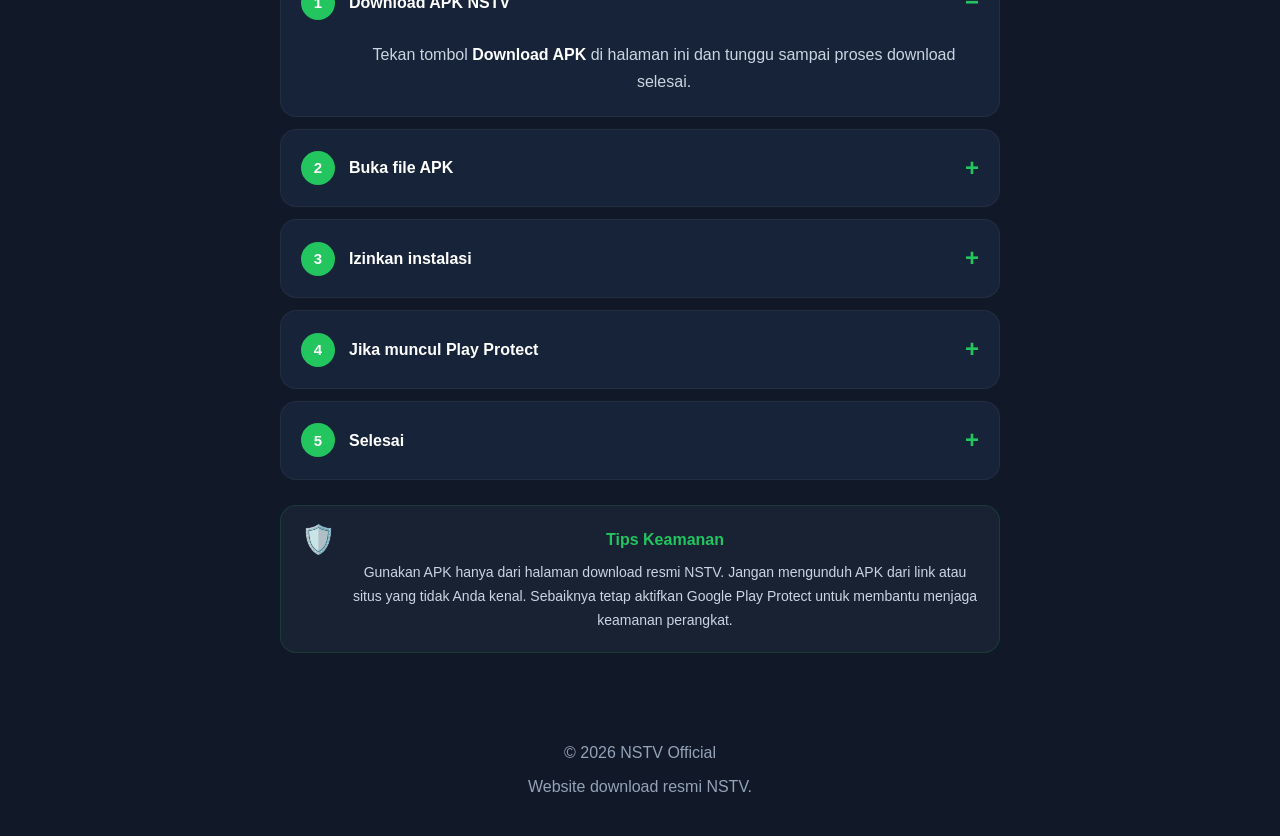
==== commit 3cf03ab9: "Load responsive layout overflow fix" ====
--- a/index.html
+++ b/index.html
@@ -9,6 +9,7 @@
     <meta name="description" content="Download aplikasi NSTV versi terbaru secara resmi.">
 
     <link rel="stylesheet" href="css/style.css">
+    <link rel="stylesheet" href="css/layout-fix.css?v=2">
 </head>
 <body>
 
@@ -29,396 +30,195 @@
 </header>
 
 <section class="hero">
-
     <div class="container hero-grid">
-
-        <!-- BAGIAN KIRI -->
         <div class="hero-left">
-
             <h1>NSTV</h1>
-
             <p>
                 Aplikasi Streaming TV Indonesia yang ringan,
                 cepat, gratis, dan selalu diperbarui.
             </p>
 
             <div class="hero-info">
-
                 <div>
                     <strong>Versi</strong>
                     <span id="app-version">3.0.6</span>
                 </div>
-
                 <div>
                     <strong>Android</strong>
                     <span>7.0+</span>
                 </div>
-
                 <div>
                     <strong>Ukuran</strong>
                     <span>18 MB</span>
                 </div>
-
-            </div>
-
-            <a
-                href="https://sfile.co/M3JSTwdnQva"
-                class="download-button"
-                target="_blank"
-            >
+            </div>
+
+            <a href="https://sfile.co/M3JSTwdnQva" class="download-button" target="_blank">
                 ⬇ Download APK
             </a>
-
-        </div>
-
-
-        <!-- BAGIAN KANAN - HP NSTV -->
+        </div>
+
         <div class="hero-right">
-
             <div class="phone">
-
-                <img
-                    src="img/screenshot1.jpg"
-                    id="hero-image"
-                    alt="Tampilan aplikasi NSTV"
-                >
-
-            </div>
-
-        </div>
-
-    </div>
-
+                <img src="img/screenshot1.jpg" id="hero-image" alt="Tampilan aplikasi NSTV">
+            </div>
+        </div>
+    </div>
 </section>
 
 <section class="stats">
-
-    <div class="container">
-
+    <div class="container">
         <div class="stat">
             <h2 id="latest-version">3.0.6</h2>
             <p>Versi</p>
         </div>
-
-        <div class="stat">
-
+        <div class="stat">
             <h2>7+</h2>
-
             <p>Android</p>
-
-        </div>
-
-        <div class="stat">
-
+        </div>
+        <div class="stat">
             <h2>Gratis</h2>
-
             <p>Lisensi</p>
-
-        </div>
-
-        <div class="stat">
-
+        </div>
+        <div class="stat">
             <h2>24/7</h2>
-
             <p>Streaming</p>
-
-        </div>
-
-    </div>
-
+        </div>
+    </div>
 </section>
 
 <section class="features">
-
-<div class="container">
-
-<h2>Fitur Unggulan</h2>
-
-<div class="feature-grid">
-
-<div class="feature">
-
-<h3>📺 TV Nasional</h3>
-
-<p>
-Nikmati berbagai channel TV Indonesia.
-</p>
-
-</div>
-
-<div class="feature">
-
-<h3>⚡ Ringan</h3>
-
-<p>
-Aplikasi cepat dan hemat memori.
-</p>
-
-</div>
-
-<div class="feature">
-
-<h3>❤️ Favorit</h3>
-
-<p>
-Simpan channel favorit Anda.
-</p>
-
-</div>
-
-<div class="feature">
-
-<h3>🔍 Pencarian</h3>
-
-<p>
-Cari channel lebih cepat.
-</p>
-
-</div>
-
-</div>
-
-</div>
-
+    <div class="container">
+        <h2>Fitur Unggulan</h2>
+        <div class="feature-grid">
+            <div class="feature">
+                <h3>📺 TV Nasional</h3>
+                <p>Nikmati berbagai channel TV Indonesia.</p>
+            </div>
+            <div class="feature">
+                <h3>⚡ Ringan</h3>
+                <p>Aplikasi cepat dan hemat memori.</p>
+            </div>
+            <div class="feature">
+                <h3>❤️ Favorit</h3>
+                <p>Simpan channel favorit Anda.</p>
+            </div>
+            <div class="feature">
+                <h3>🔍 Pencarian</h3>
+                <p>Cari channel lebih cepat.</p>
+            </div>
+        </div>
+    </div>
 </section>
 
 <section class="screenshots">
-
-<div class="container">
-
-<h2>Screenshot Aplikasi</h2>
-
-<div class="slider">
-
-<button class="nav prev">&#10094;</button>
-
-<div class="slides">
-
-<img src="img/screenshot1.jpg" class="slide active">
-<img src="img/screenshot2.jpg" class="slide">
-<img src="img/screenshot3.jpg" class="slide">
-<img src="img/screenshot4.jpg" class="slide">
-
-</div>
-
-<button class="nav next">&#10095;</button>
-
-</div>
-
-</div>
-
-</section>
-    
+    <div class="container">
+        <h2>Screenshot Aplikasi</h2>
+        <div class="slider">
+            <button class="nav prev">&#10094;</button>
+            <div class="slides">
+                <img src="img/screenshot1.jpg" class="slide active" alt="Screenshot NSTV 1">
+                <img src="img/screenshot2.jpg" class="slide" alt="Screenshot NSTV 2">
+                <img src="img/screenshot3.jpg" class="slide" alt="Screenshot NSTV 3">
+                <img src="img/screenshot4.jpg" class="slide" alt="Screenshot NSTV 4">
+            </div>
+            <button class="nav next">&#10095;</button>
+        </div>
+    </div>
+</section>
+
 <section class="download" id="download">
-
-<div class="container">
-
-<h2>Download Versi Terbaru</h2>
-
-<p>
-
-Klik tombol di bawah untuk mengunduh APK resmi NSTV.
-
-</p>
-
-<a
-href="https://sfile.co/M3JSTwdnQva"
-class="download-button"
-target="_blank">
-
-⬇ DOWNLOAD APK
-
-</a>
-
-</div>
-
+    <div class="container">
+        <h2>Download Versi Terbaru</h2>
+        <p>Klik tombol di bawah untuk mengunduh APK resmi NSTV.</p>
+        <a href="https://sfile.co/M3JSTwdnQva" class="download-button" target="_blank">
+            ⬇ DOWNLOAD APK
+        </a>
+    </div>
 </section>
 
 <section class="faq">
-
-<div class="container">
-
-<h2>Pertanyaan Umum</h2>
-
-<div class="faq-item">
-
-<h3>Apakah NSTV gratis?</h3>
-
-<p>Ya. NSTV dapat digunakan secara gratis.</p>
-
-</div>
-
-<div class="faq-item">
-
-<h3>Apakah aman?</h3>
-
-<p>Ya. Download hanya melalui halaman resmi ini.</p>
-
-</div>
-
-<div class="faq-item">
-
-<h3>Minimal Android?</h3>
-
-<p>Android 7.0 atau lebih baru.</p>
-
-</div>
-
-</div>
-
+    <div class="container">
+        <h2>Pertanyaan Umum</h2>
+        <div class="faq-item">
+            <h3>Apakah NSTV gratis?</h3>
+            <p>Ya. NSTV dapat digunakan secara gratis.</p>
+        </div>
+        <div class="faq-item">
+            <h3>Apakah aman?</h3>
+            <p>Ya. Download hanya melalui halaman resmi ini.</p>
+        </div>
+        <div class="faq-item">
+            <h3>Minimal Android?</h3>
+            <p>Android 7.0 atau lebih baru.</p>
+        </div>
+    </div>
 </section>
 
 <footer>
-<!-- ===== Panduan Download & Instal ===== -->
-
-<section class="install-guide" id="panduan">
-
-    <div class="container">
-
-        <div class="guide-header">
-            <span class="guide-badge">📱 Panduan</span>
-
-            <h2>Cara Download & Instal NSTV</h2>
-
-            <p>
-                Ikuti langkah berikut untuk memasang aplikasi NSTV
-                di perangkat Android Anda.
-            </p>
-        </div>
-
-        <div class="guide-box">
-
-            <details open>
-                <summary>
-                    <span class="step-number">1</span>
-                    Download APK NSTV
-                </summary>
-
-                <div class="guide-content">
-                    <p>
-                        Tekan tombol <strong>Download APK</strong>
-                        di halaman ini dan tunggu sampai proses download
-                        selesai.
-                    </p>
-                </div>
-            </details>
-
-            <details>
-                <summary>
-                    <span class="step-number">2</span>
-                    Buka file APK
-                </summary>
-
-                <div class="guide-content">
-                    <p>
-                        Setelah selesai, buka file
-                        <strong>NSTV_v2.8-release.apk</strong>
-                        dari notifikasi download atau folder
-                        <strong>Download</strong> di perangkat Anda.
-                    </p>
-                </div>
-            </details>
-
-            <details>
-                <summary>
-                    <span class="step-number">3</span>
-                    Izinkan instalasi
-                </summary>
-
-                <div class="guide-content">
-                    <p>
-                        Jika Android menampilkan pesan bahwa instalasi
-                        dari sumber ini tidak diizinkan, pilih
-                        <strong>Pengaturan</strong>, lalu aktifkan
-                        <strong>Izinkan dari sumber ini</strong>
-                        untuk browser atau aplikasi yang digunakan
-                        untuk membuka APK.
-                    </p>
-
-                    <p>
-                        Setelah itu kembali ke proses instalasi dan
-                        tekan <strong>Install</strong>.
-                    </p>
-                </div>
-            </details>
-
-            <details>
-                <summary>
-                    <span class="step-number">4</span>
-                    Jika muncul Play Protect
-                </summary>
-
-                <div class="guide-content">
-                    <p>
-                        Android dapat memeriksa aplikasi yang dipasang
-                        dari luar Google Play menggunakan
-                        <strong>Google Play Protect</strong>.
-                    </p>
-
-                    <p>
-                        Jika tersedia pilihan <strong>Pindai aplikasi</strong>,
-                        lakukan pemindaian terlebih dahulu dan ikuti
-                        petunjuk yang muncul di layar.
-                    </p>
-                </div>
-            </details>
-
-            <details>
-                <summary>
-                    <span class="step-number">5</span>
-                    Selesai
-                </summary>
-
-                <div class="guide-content">
-                    <p>
-                        Setelah instalasi selesai, buka aplikasi
-                        <strong>NSTV</strong> dari layar utama perangkat
-                        Anda.
-                    </p>
-                </div>
-            </details>
-
-        </div>
-
-        <div class="security-note">
-
-            <div class="security-icon">🛡️</div>
-
-            <div>
-                <strong>Tips Keamanan</strong>
-
-                <p>
-                    Gunakan APK hanya dari halaman download resmi NSTV.
-                    Jangan mengunduh APK dari link atau situs yang tidak
-                    Anda kenal. Sebaiknya tetap aktifkan Google Play Protect
-                    untuk membantu menjaga keamanan perangkat.
-                </p>
-            </div>
-
-        </div>
-
-    </div>
-
-</section>
-<div class="container">
-
-<p>
-
-© 2026 NSTV Official
-
-</p>
-
-<p>
-
-Website download resmi NSTV.
-
-</p>
-
-</div>
-
+    <section class="install-guide" id="panduan">
+        <div class="container">
+            <div class="guide-header">
+                <span class="guide-badge">📱 Panduan</span>
+                <h2>Cara Download & Instal NSTV</h2>
+                <p>Ikuti langkah berikut untuk memasang aplikasi NSTV di perangkat Android Anda.</p>
+            </div>
+
+            <div class="guide-box">
+                <details open>
+                    <summary><span class="step-number">1</span>Download APK NSTV</summary>
+                    <div class="guide-content">
+                        <p>Tekan tombol <strong>Download APK</strong> di halaman ini dan tunggu sampai proses download selesai.</p>
+                    </div>
+                </details>
+
+                <details>
+                    <summary><span class="step-number">2</span>Buka file APK</summary>
+                    <div class="guide-content">
+                        <p>Setelah selesai, buka file <strong>NSTV_v2.8-release.apk</strong> dari notifikasi download atau folder <strong>Download</strong> di perangkat Anda.</p>
+                    </div>
+                </details>
+
+                <details>
+                    <summary><span class="step-number">3</span>Izinkan instalasi</summary>
+                    <div class="guide-content">
+                        <p>Jika Android menampilkan pesan bahwa instalasi dari sumber ini tidak diizinkan, pilih <strong>Pengaturan</strong>, lalu aktifkan <strong>Izinkan dari sumber ini</strong> untuk browser atau aplikasi yang digunakan untuk membuka APK.</p>
+                        <p>Setelah itu kembali ke proses instalasi dan tekan <strong>Install</strong>.</p>
+                    </div>
+                </details>
+
+                <details>
+                    <summary><span class="step-number">4</span>Jika muncul Play Protect</summary>
+                    <div class="guide-content">
+                        <p>Android dapat memeriksa aplikasi yang dipasang dari luar Google Play menggunakan <strong>Google Play Protect</strong>.</p>
+                        <p>Jika tersedia pilihan <strong>Pindai aplikasi</strong>, lakukan pemindaian terlebih dahulu dan ikuti petunjuk yang muncul di layar.</p>
+                    </div>
+                </details>
+
+                <details>
+                    <summary><span class="step-number">5</span>Selesai</summary>
+                    <div class="guide-content">
+                        <p>Setelah instalasi selesai, buka aplikasi <strong>NSTV</strong> dari layar utama perangkat Anda.</p>
+                    </div>
+                </details>
+            </div>
+
+            <div class="security-note">
+                <div class="security-icon">🛡️</div>
+                <div>
+                    <strong>Tips Keamanan</strong>
+                    <p>Gunakan APK hanya dari halaman download resmi NSTV. Jangan mengunduh APK dari link atau situs yang tidak Anda kenal. Sebaiknya tetap aktifkan Google Play Protect untuk membantu menjaga keamanan perangkat.</p>
+                </div>
+            </div>
+        </div>
+    </section>
+
+    <div class="container">
+        <p>© 2026 NSTV Official</p>
+        <p>Website download resmi NSTV.</p>
+    </div>
 </footer>
 
 <script src="js/app.js?v=4"></script>
-
 </body>
 </html>
--- a/css/style.css
+++ b/css/style.css
@@ -1698,3 +1698,339 @@
     }
 
 }
+
+/* =====================================================
+   SCREENSHOT APLIKASI - CENTER
+===================================================== */
+
+.screenshots {
+    width: 100%;
+    overflow: hidden;
+}
+
+.screenshots .container {
+    width: 100%;
+    max-width: 1200px;
+    margin: 0 auto;
+}
+
+.screenshots h2 {
+    text-align: center;
+    margin-bottom: 35px;
+}
+
+.screenshots .slider {
+    width: 100%;
+    display: flex;
+    align-items: center;
+    justify-content: center;
+    gap: 25px;
+    position: relative;
+}
+
+.screenshots .slides {
+    width: 100%;
+    max-width: 900px;
+    display: flex;
+    justify-content: center;
+    align-items: center;
+    overflow: hidden;
+}
+
+.screenshots .slide {
+    display: none;
+    width: auto;
+    max-width: 280px;
+    max-height: 560px;
+    object-fit: contain;
+    border-radius: 25px;
+    box-shadow: 0 20px 50px rgba(0, 0, 0, .35);
+}
+
+.screenshots .slide.active {
+    display: block;
+}
+
+/* Tombol kiri kanan */
+.screenshots .nav {
+    position: relative;
+    flex-shrink: 0;
+    width: 48px;
+    height: 48px;
+    border: none;
+    border-radius: 50%;
+    background: #22c55e;
+    color: white;
+    font-size: 22px;
+    cursor: pointer;
+    z-index: 5;
+}
+
+.screenshots .nav:hover {
+    transform: scale(1.08);
+}
+
+
+/* =====================================================
+   HERO - NSTV + HP
+===================================================== */
+
+@media (min-width: 901px) {
+
+    .hero {
+        padding: 55px 0 60px;
+    }
+
+    .hero-grid {
+        display: grid;
+        grid-template-columns: 1fr 380px;
+        gap: 70px;
+        align-items: center;
+    }
+
+    .hero-left {
+        min-height: auto;
+        display: flex;
+        flex-direction: column;
+        justify-content: center;
+    }
+
+    .hero-left h1 {
+        font-size: 64px;
+        line-height: 1;
+        margin: 0 0 20px;
+    }
+
+    .hero-left p {
+        max-width: 600px;
+        margin: 0 0 25px;
+        font-size: 17px;
+        line-height: 1.7;
+    }
+
+    .hero-info {
+        display: flex;
+        gap: 12px;
+        margin-bottom: 25px;
+    }
+
+    .hero-info > div {
+        min-width: 105px;
+        padding: 14px 18px;
+        border-radius: 14px;
+        background: #1e293b;
+        text-align: center;
+    }
+
+    .hero-info strong {
+        display: block;
+        color: #22c55e;
+        margin-bottom: 8px;
+    }
+
+    .hero-info span {
+        color: white;
+    }
+
+    .hero-right {
+        display: flex;
+        justify-content: center;
+        align-items: center;
+    }
+
+    /* Bingkai HP */
+    .phone {
+        width: 285px;
+        padding: 9px;
+        background: #050b16;
+        border: 2px solid #26344a;
+        border-radius: 38px;
+        box-shadow:
+            0 25px 60px rgba(0, 0, 0, .45),
+            0 0 35px rgba(34, 197, 94, .08);
+        position: relative;
+    }
+
+    .phone img {
+        display: block;
+        width: 100%;
+        height: auto;
+        border-radius: 29px;
+    }
+
+    /* speaker HP */
+    .phone::before {
+        content: "";
+        position: absolute;
+        top: 16px;
+        left: 50%;
+        transform: translateX(-50%);
+        width: 60px;
+        height: 5px;
+        border-radius: 10px;
+        background: #000;
+        z-index: 3;
+    }
+
+    /* garis bawah HP */
+    .phone::after {
+        content: "";
+        position: absolute;
+        bottom: 15px;
+        left: 50%;
+        transform: translateX(-50%);
+        width: 70px;
+        height: 4px;
+        border-radius: 10px;
+        background: rgba(255,255,255,.8);
+        z-index: 3;
+    }
+
+}
+
+
+/* =====================================================
+   MOBILE
+===================================================== */
+
+@media (max-width: 900px) {
+
+    .hero {
+        padding: 40px 0 45px;
+    }
+
+    .hero-grid {
+        display: flex;
+        flex-direction: column;
+        gap: 35px;
+        align-items: center;
+        text-align: center;
+    }
+
+    .hero-left {
+        width: 100%;
+        display: flex;
+        flex-direction: column;
+        align-items: center;
+    }
+
+    .hero-left h1 {
+        font-size: 48px;
+        margin-bottom: 15px;
+    }
+
+    .hero-left p {
+        max-width: 500px;
+        line-height: 1.6;
+    }
+
+    .hero-info {
+        justify-content: center;
+        width: 100%;
+    }
+
+    .hero-right {
+        display: flex;
+        justify-content: center;
+        width: 100%;
+    }
+
+    .phone {
+        width: min(260px, 70vw);
+    }
+
+    .phone img {
+        width: 100%;
+        display: block;
+        border-radius: 25px;
+    }
+
+    /* Screenshot tetap benar-benar di tengah */
+    .screenshots .slider {
+        gap: 10px;
+    }
+
+    .screenshots .slides {
+        max-width: 75vw;
+    }
+
+    .screenshots .slide {
+        max-width: 240px;
+        max-height: 500px;
+    }
+
+    .screenshots .nav {
+        width: 42px;
+        height: 42px;
+        font-size: 18px;
+    }
+
+}
+
+
+/* =====================================================
+   HP KECIL
+===================================================== */
+
+@media (max-width: 600px) {
+
+    .hero-left h1 {
+        font-size: 42px;
+    }
+
+    .hero-info {
+        display: grid;
+        grid-template-columns: repeat(3, 1fr);
+        gap: 8px;
+    }
+
+    .hero-info > div {
+        min-width: 0;
+        padding: 12px 6px;
+    }
+
+    .hero-info strong,
+    .hero-info span {
+        font-size: 13px;
+    }
+
+    .phone {
+        width: 230px;
+    }
+
+    .screenshots .slide {
+        max-width: 210px;
+    }
+
+}
+
+/* =========================================
+   FIX SCREENSHOT AGAR BENAR-BENAR DI TENGAH
+========================================= */
+
+.screenshots .slider {
+    width: 100% !important;
+    display: flex !important;
+    justify-content: center !important;
+    align-items: center !important;
+}
+
+.screenshots .slides {
+    width: 100% !important;
+    max-width: 900px !important;
+
+    display: flex !important;
+    justify-content: center !important;
+    align-items: center !important;
+
+    margin: 0 auto !important;
+}
+
+.screenshots .slide {
+    margin: 0 auto !important;
+}
+
+/* Tombol kiri dan kanan */
+.screenshots .nav {
+    flex-shrink: 0 !important;
+}
--- a/css/layout-fix.css
+++ b/css/layout-fix.css
@@ -0,0 +1,116 @@
+/* =====================================================
+   NSTV - LAYOUT FIX v2
+   Memperbaiki efek halaman melebar / horizontal scroll.
+===================================================== */
+
+html,
+body {
+    width: 100%;
+    max-width: 100%;
+    overflow-x: hidden;
+}
+
+img,
+video,
+iframe {
+    max-width: 100%;
+}
+
+.hero,
+.hero-grid,
+.hero-left,
+.hero-right {
+    min-width: 0;
+    max-width: 100%;
+}
+
+.phone {
+    max-width: min(285px, 100%);
+}
+
+.phone img {
+    max-width: 100%;
+    height: auto;
+}
+
+.screenshots .slider {
+    width: min(100%, 720px) !important;
+    max-width: 100%;
+    margin: 0 auto;
+    padding: 0 52px;
+    gap: 0 !important;
+    position: relative;
+}
+
+.screenshots .slides {
+    width: 100% !important;
+    max-width: 280px !important;
+    margin: 0 auto !important;
+    overflow: hidden;
+}
+
+.screenshots .slide {
+    width: 100%;
+    max-width: 280px;
+    height: auto;
+    margin: 0 !important;
+}
+
+.screenshots .nav {
+    position: absolute !important;
+    top: 50%;
+    transform: translateY(-50%);
+    width: 42px;
+    height: 42px;
+    margin: 0;
+}
+
+.screenshots .nav:hover {
+    transform: translateY(-50%) scale(1.05);
+}
+
+.screenshots .prev {
+    left: 5px !important;
+}
+
+.screenshots .next {
+    right: 5px !important;
+}
+
+@media (max-width: 600px) {
+    .container {
+        max-width: 100%;
+    }
+
+    .hero-grid {
+        width: 100%;
+    }
+
+    .phone {
+        width: min(230px, 68vw);
+    }
+
+    .screenshots .slider {
+        width: min(100%, 340px) !important;
+        padding: 0 45px;
+    }
+
+    .screenshots .slides,
+    .screenshots .slide {
+        max-width: 210px !important;
+    }
+
+    .screenshots .nav {
+        width: 38px;
+        height: 38px;
+        font-size: 18px;
+    }
+
+    .screenshots .prev {
+        left: 3px !important;
+    }
+
+    .screenshots .next {
+        right: 3px !important;
+    }
+}
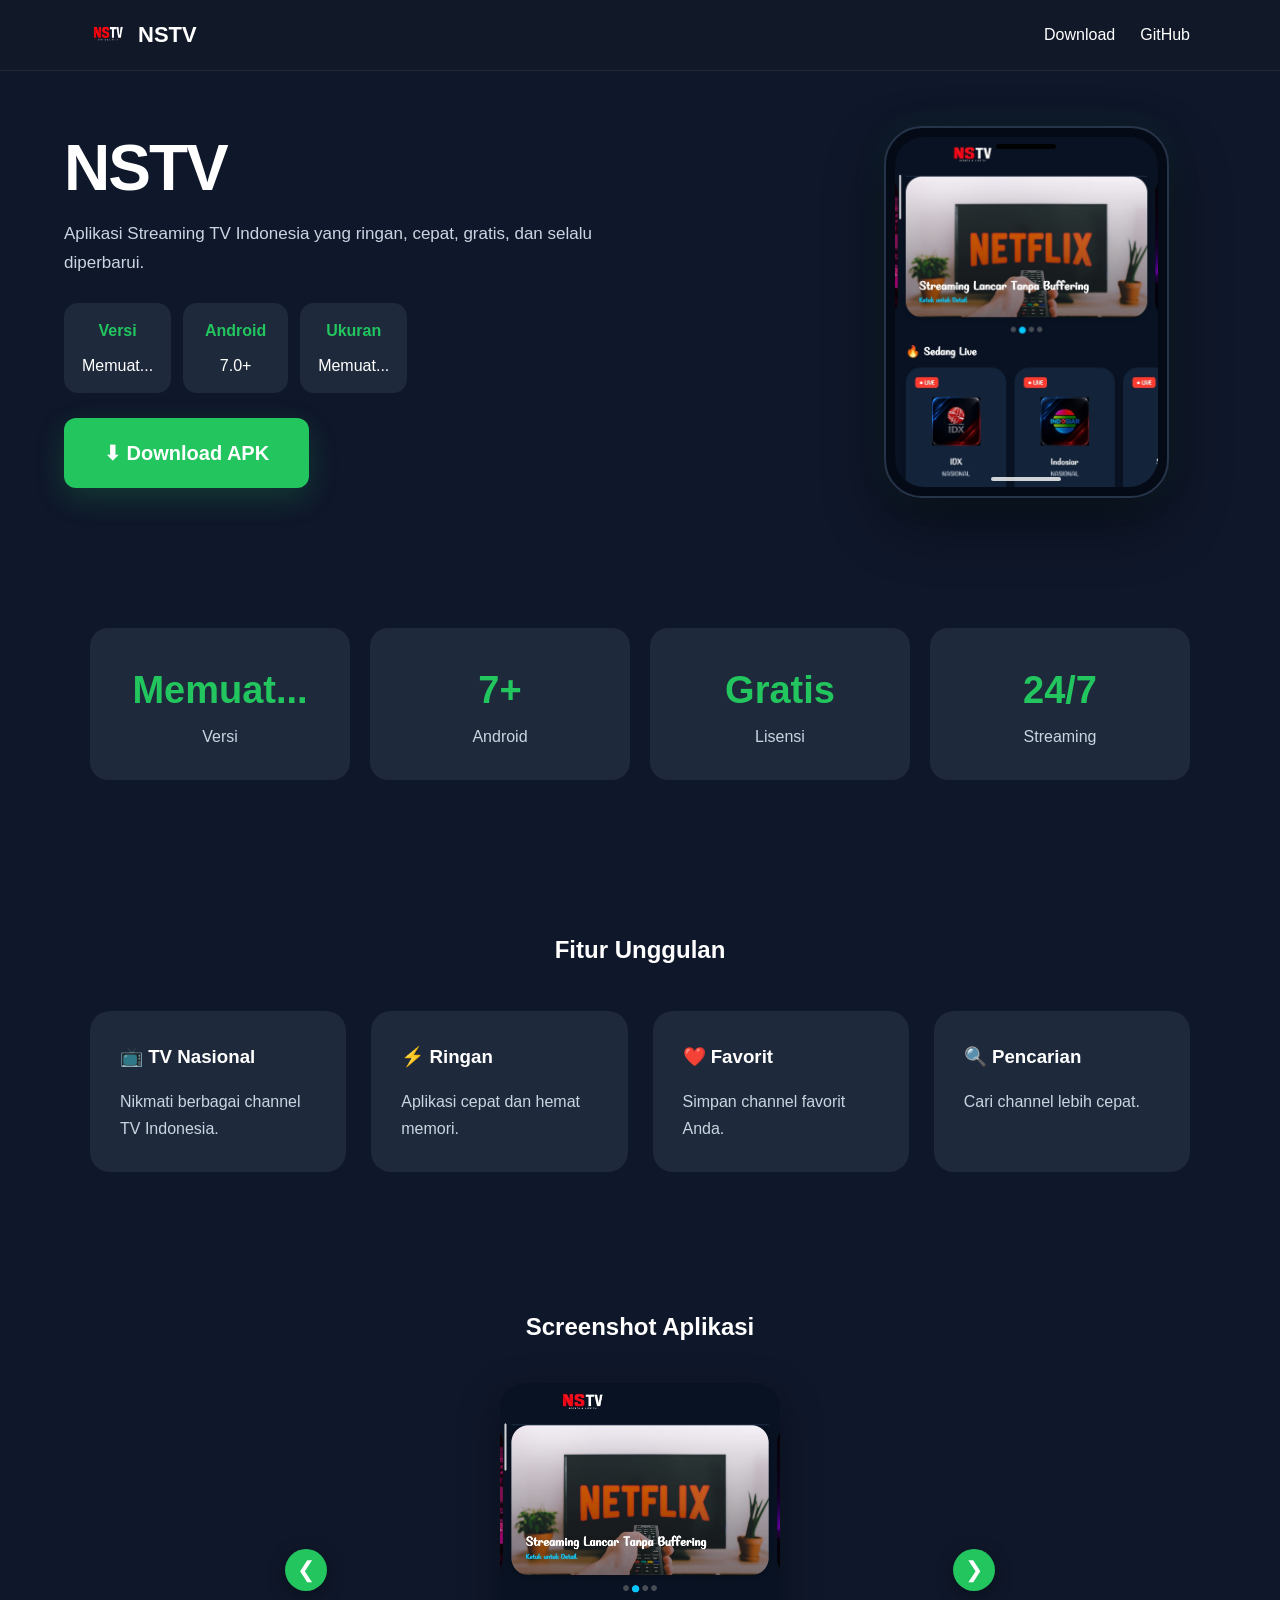
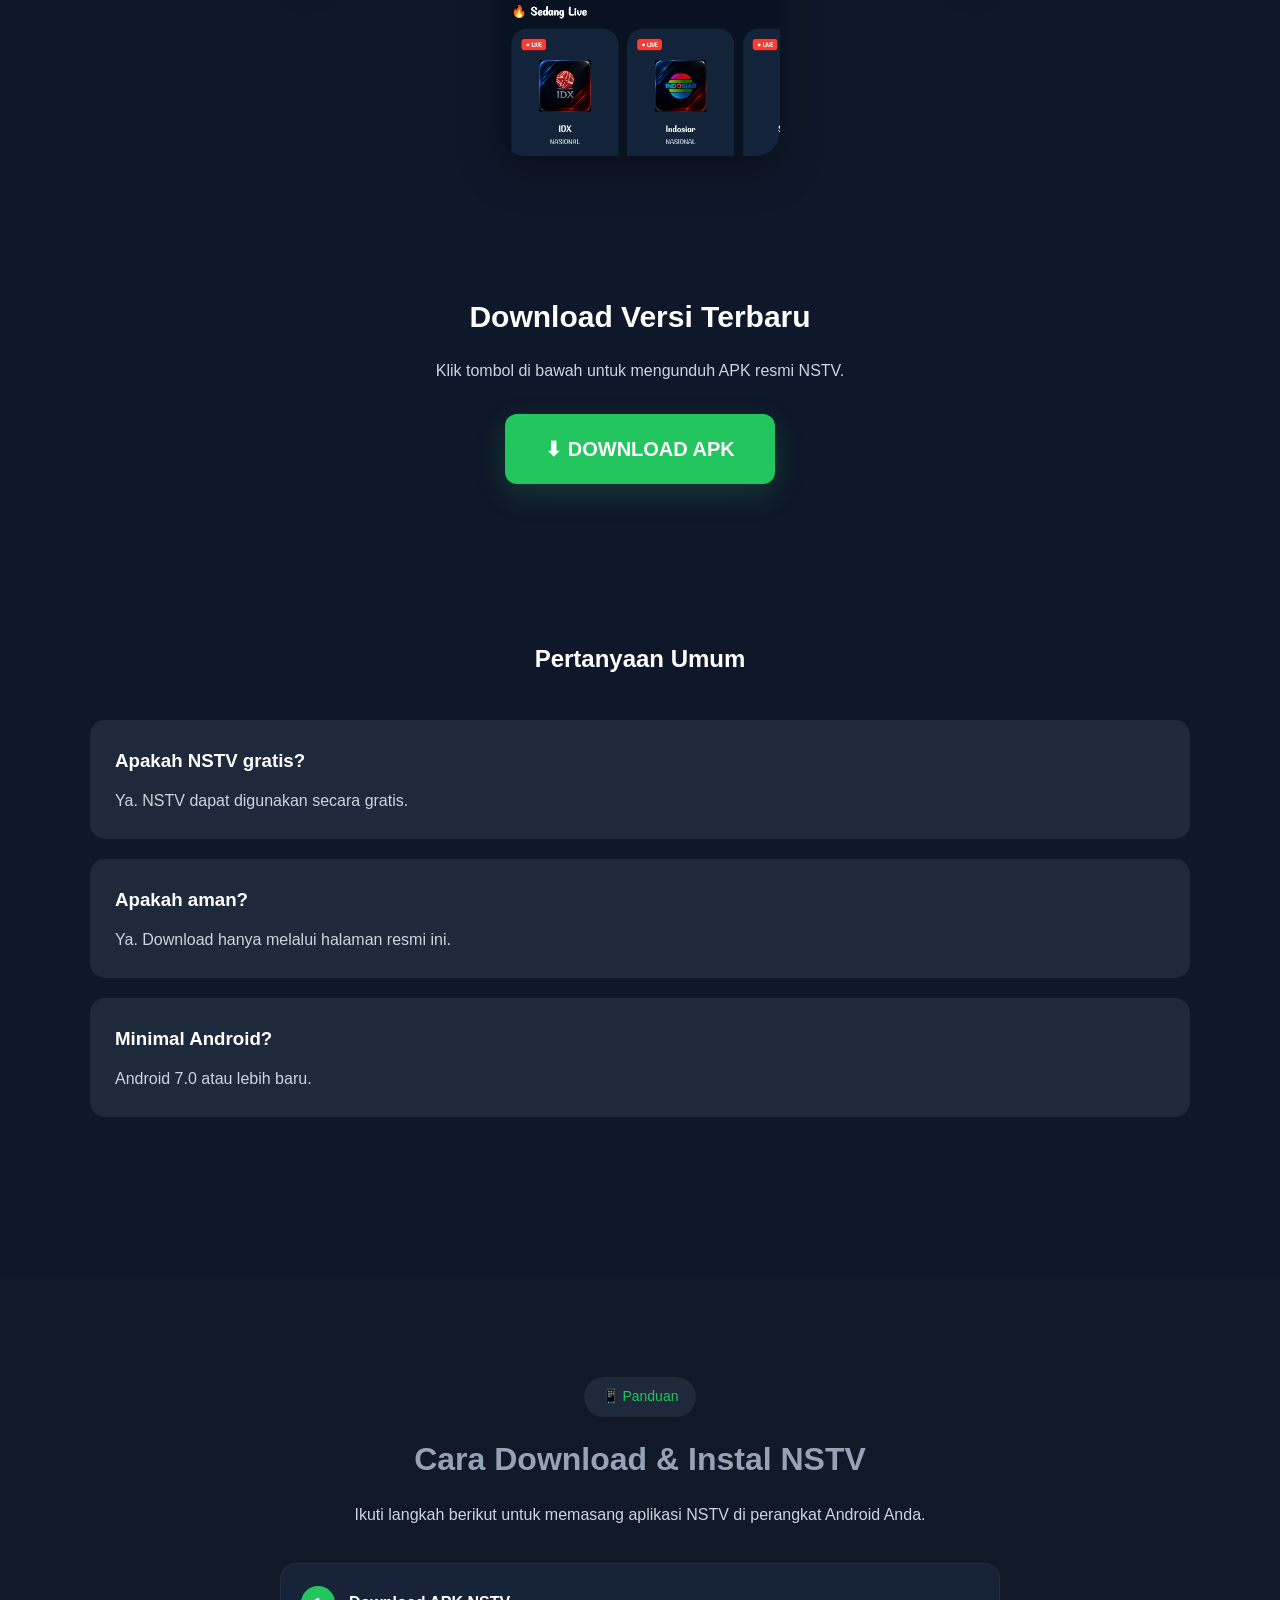
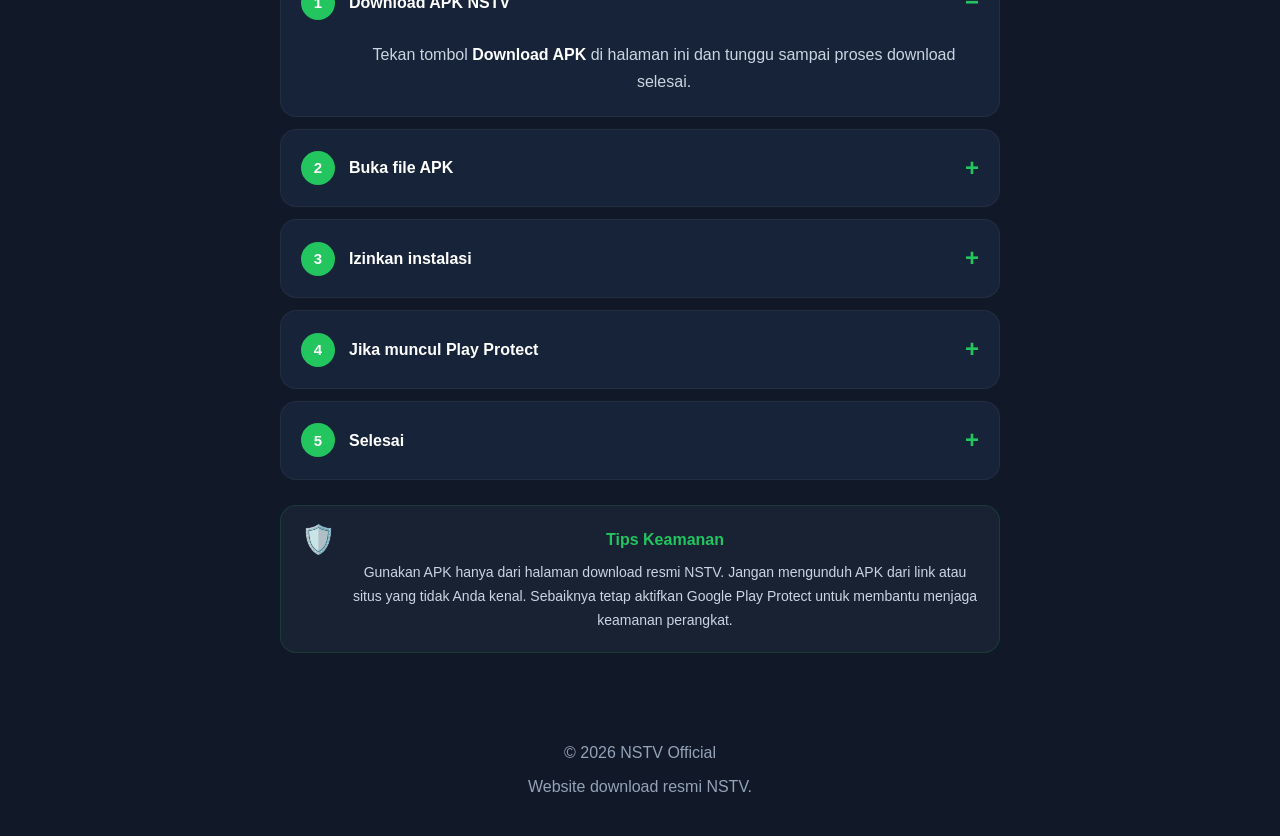
==== commit 1f96fe6b: "chore: remove hardcoded release version from download page" ====
--- a/index.html
+++ b/index.html
@@ -5,9 +5,7 @@
     <meta name="viewport" content="width=device-width, initial-scale=1.0">
     <title>NSTV - Download APK Resmi</title>
     <link rel="icon" type="image/png" href="img/logo.png">
-
     <meta name="description" content="Download aplikasi NSTV versi terbaru secara resmi.">
-
     <link rel="stylesheet" href="css/style.css">
     <link rel="stylesheet" href="css/layout-fix.css?v=2">
 </head>
@@ -20,10 +18,9 @@
                 <img src="img/logo.png" alt="NSTV Logo">
                 <span>NSTV</span>
             </div>
-
             <div class="menu">
                 <a href="#download">Download</a>
-                <a href="https://github.com/nstv-official/nstv" target="_blank">GitHub</a>
+                <a href="https://github.com/nstv-official/nstv" target="_blank" rel="noopener noreferrer">GitHub</a>
             </div>
         </nav>
     </div>
@@ -33,15 +30,12 @@
     <div class="container hero-grid">
         <div class="hero-left">
             <h1>NSTV</h1>
-            <p>
-                Aplikasi Streaming TV Indonesia yang ringan,
-                cepat, gratis, dan selalu diperbarui.
-            </p>
+            <p>Aplikasi Streaming TV Indonesia yang ringan, cepat, gratis, dan selalu diperbarui.</p>
 
             <div class="hero-info">
                 <div>
                     <strong>Versi</strong>
-                    <span id="app-version">3.0.6</span>
+                    <span id="app-version">Memuat...</span>
                 </div>
                 <div>
                     <strong>Android</strong>
@@ -49,13 +43,11 @@
                 </div>
                 <div>
                     <strong>Ukuran</strong>
-                    <span>18 MB</span>
-                </div>
-            </div>
-
-            <a href="https://sfile.co/M3JSTwdnQva" class="download-button" target="_blank">
-                ⬇ Download APK
-            </a>
+                    <span id="latest-size">Memuat...</span>
+                </div>
+            </div>
+
+            <a href="#download" class="download-button">⬇ Download APK</a>
         </div>
 
         <div class="hero-right">
@@ -69,7 +61,7 @@
 <section class="stats">
     <div class="container">
         <div class="stat">
-            <h2 id="latest-version">3.0.6</h2>
+            <h2 id="latest-version">Memuat...</h2>
             <p>Versi</p>
         </div>
         <div class="stat">
@@ -115,14 +107,14 @@
     <div class="container">
         <h2>Screenshot Aplikasi</h2>
         <div class="slider">
-            <button class="nav prev">&#10094;</button>
+            <button class="nav prev" aria-label="Screenshot sebelumnya">&#10094;</button>
             <div class="slides">
                 <img src="img/screenshot1.jpg" class="slide active" alt="Screenshot NSTV 1">
                 <img src="img/screenshot2.jpg" class="slide" alt="Screenshot NSTV 2">
                 <img src="img/screenshot3.jpg" class="slide" alt="Screenshot NSTV 3">
                 <img src="img/screenshot4.jpg" class="slide" alt="Screenshot NSTV 4">
             </div>
-            <button class="nav next">&#10095;</button>
+            <button class="nav next" aria-label="Screenshot berikutnya">&#10095;</button>
         </div>
     </div>
 </section>
@@ -131,9 +123,14 @@
     <div class="container">
         <h2>Download Versi Terbaru</h2>
         <p>Klik tombol di bawah untuk mengunduh APK resmi NSTV.</p>
-        <a href="https://sfile.co/M3JSTwdnQva" class="download-button" target="_blank">
+        <a href="#" class="download-button" data-latest-download target="_blank" rel="noopener noreferrer">
             ⬇ DOWNLOAD APK
         </a>
+
+        <div class="release-notes" id="release-notes" hidden>
+            <h3>Perubahan Terbaru</h3>
+            <p id="release-notes-text"></p>
+        </div>
     </div>
 </section>
 
@@ -171,14 +168,12 @@
                         <p>Tekan tombol <strong>Download APK</strong> di halaman ini dan tunggu sampai proses download selesai.</p>
                     </div>
                 </details>
-
                 <details>
                     <summary><span class="step-number">2</span>Buka file APK</summary>
                     <div class="guide-content">
-                        <p>Setelah selesai, buka file <strong>NSTV_v2.8-release.apk</strong> dari notifikasi download atau folder <strong>Download</strong> di perangkat Anda.</p>
-                    </div>
-                </details>
-
+                        <p>Setelah selesai, buka file APK NSTV dari notifikasi download atau folder <strong>Download</strong> di perangkat Anda.</p>
+                    </div>
+                </details>
                 <details>
                     <summary><span class="step-number">3</span>Izinkan instalasi</summary>
                     <div class="guide-content">
@@ -186,7 +181,6 @@
                         <p>Setelah itu kembali ke proses instalasi dan tekan <strong>Install</strong>.</p>
                     </div>
                 </details>
-
                 <details>
                     <summary><span class="step-number">4</span>Jika muncul Play Protect</summary>
                     <div class="guide-content">
@@ -194,7 +188,6 @@
                         <p>Jika tersedia pilihan <strong>Pindai aplikasi</strong>, lakukan pemindaian terlebih dahulu dan ikuti petunjuk yang muncul di layar.</p>
                     </div>
                 </details>
-
                 <details>
                     <summary><span class="step-number">5</span>Selesai</summary>
                     <div class="guide-content">
@@ -219,6 +212,6 @@
     </div>
 </footer>
 
-<script src="js/app.js?v=4"></script>
+<script src="js/app.js?v=5"></script>
 </body>
 </html>
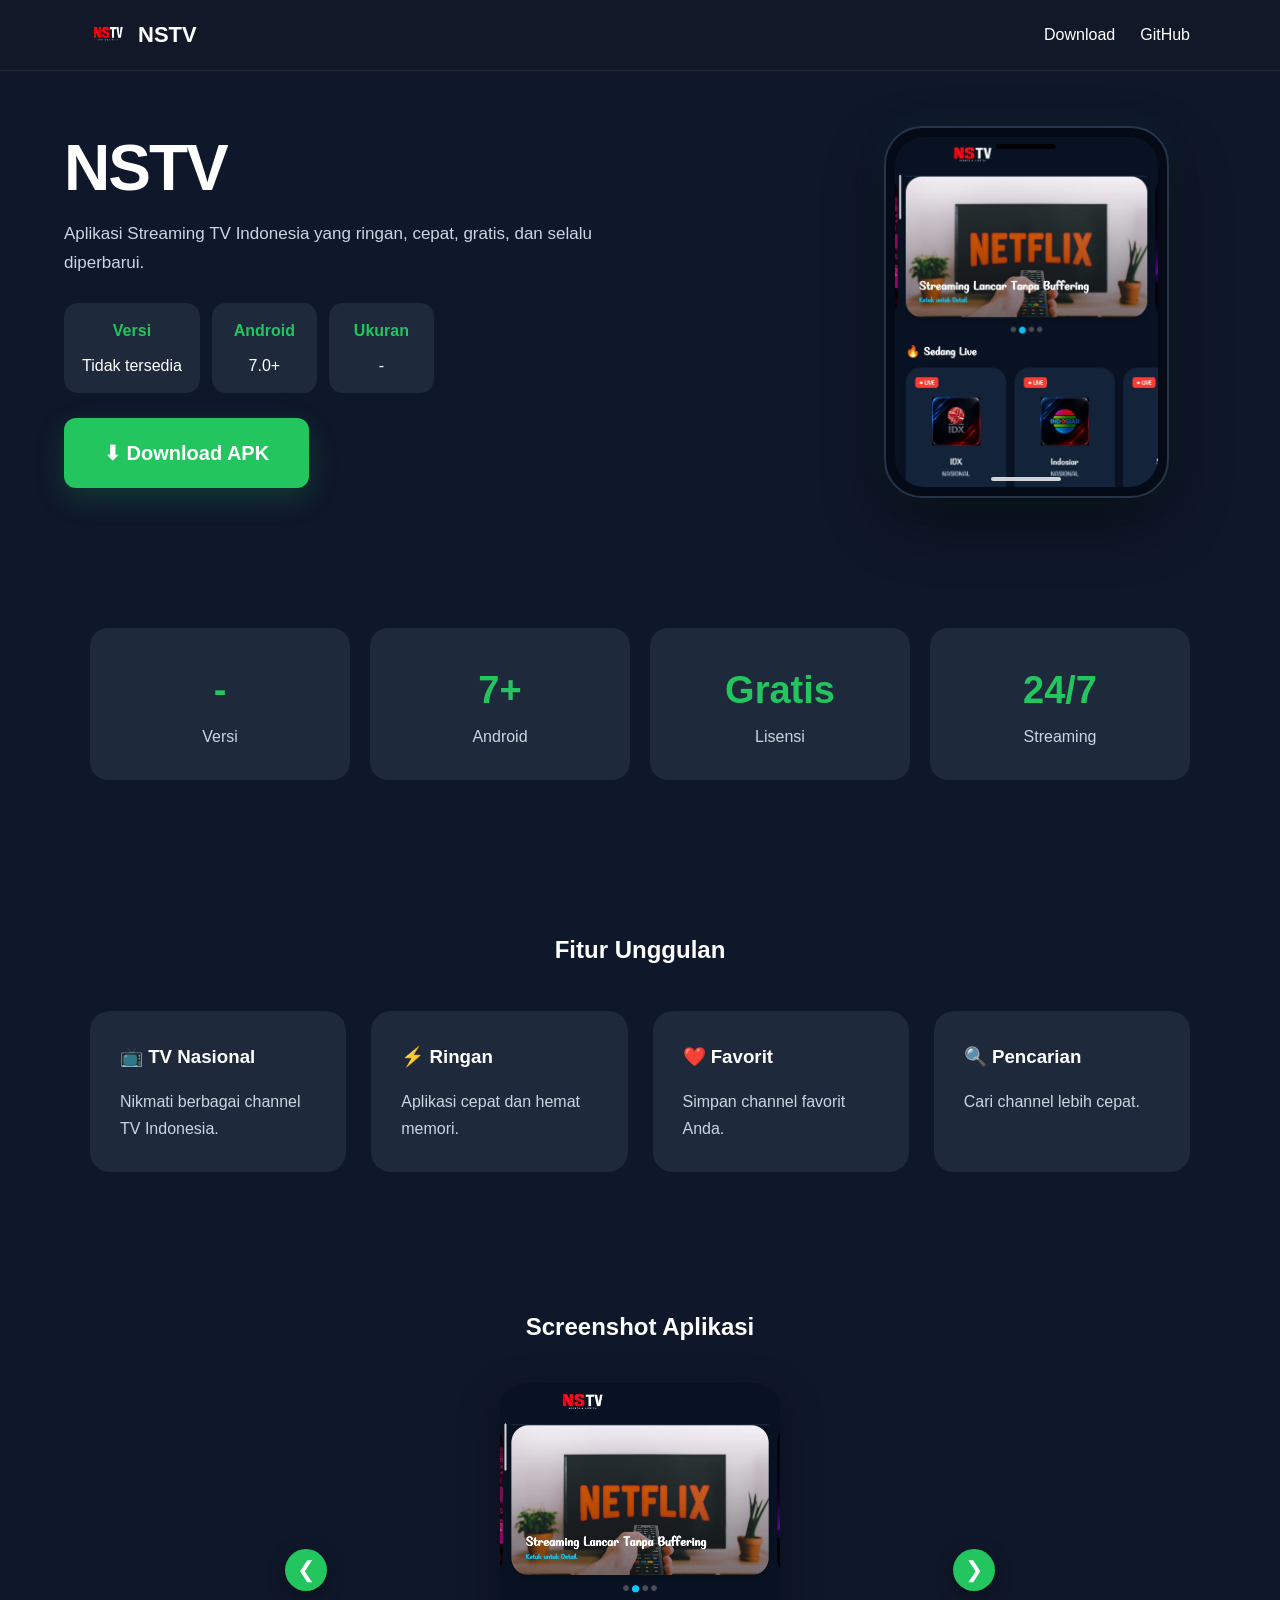
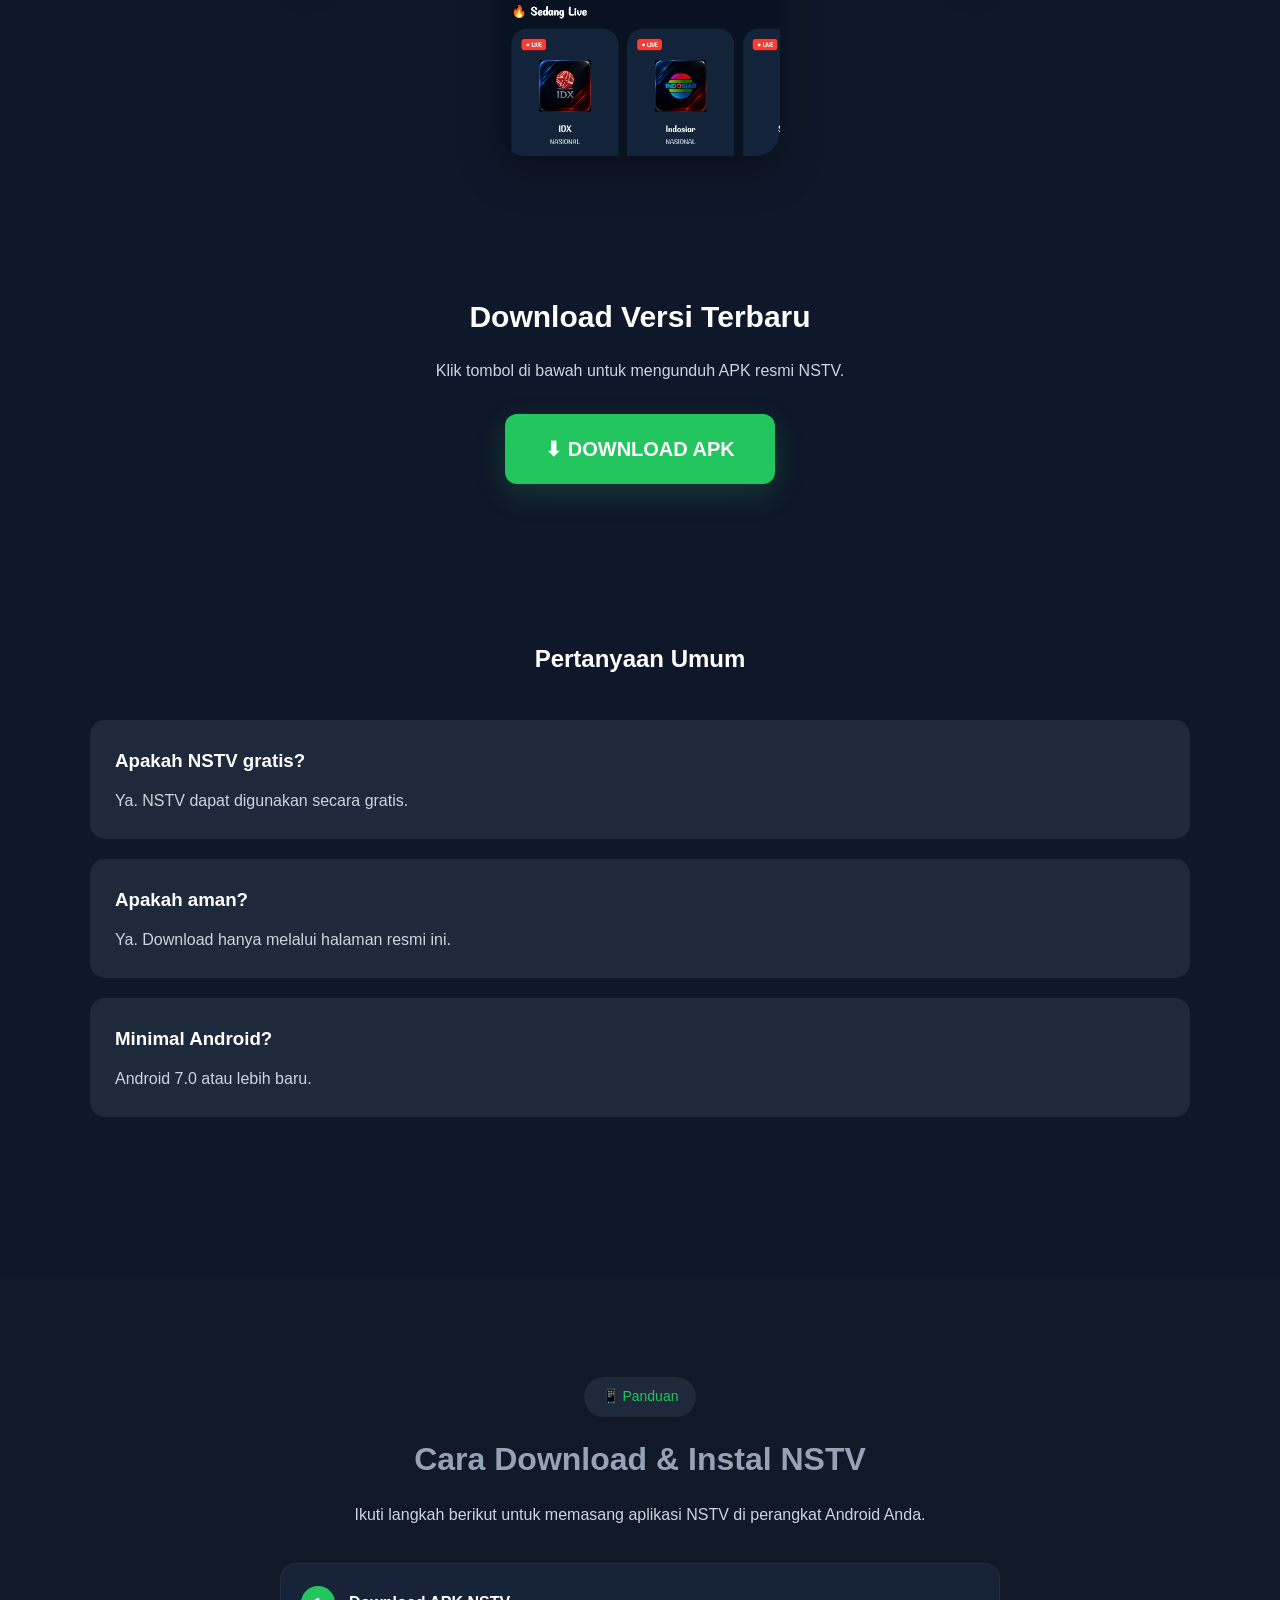
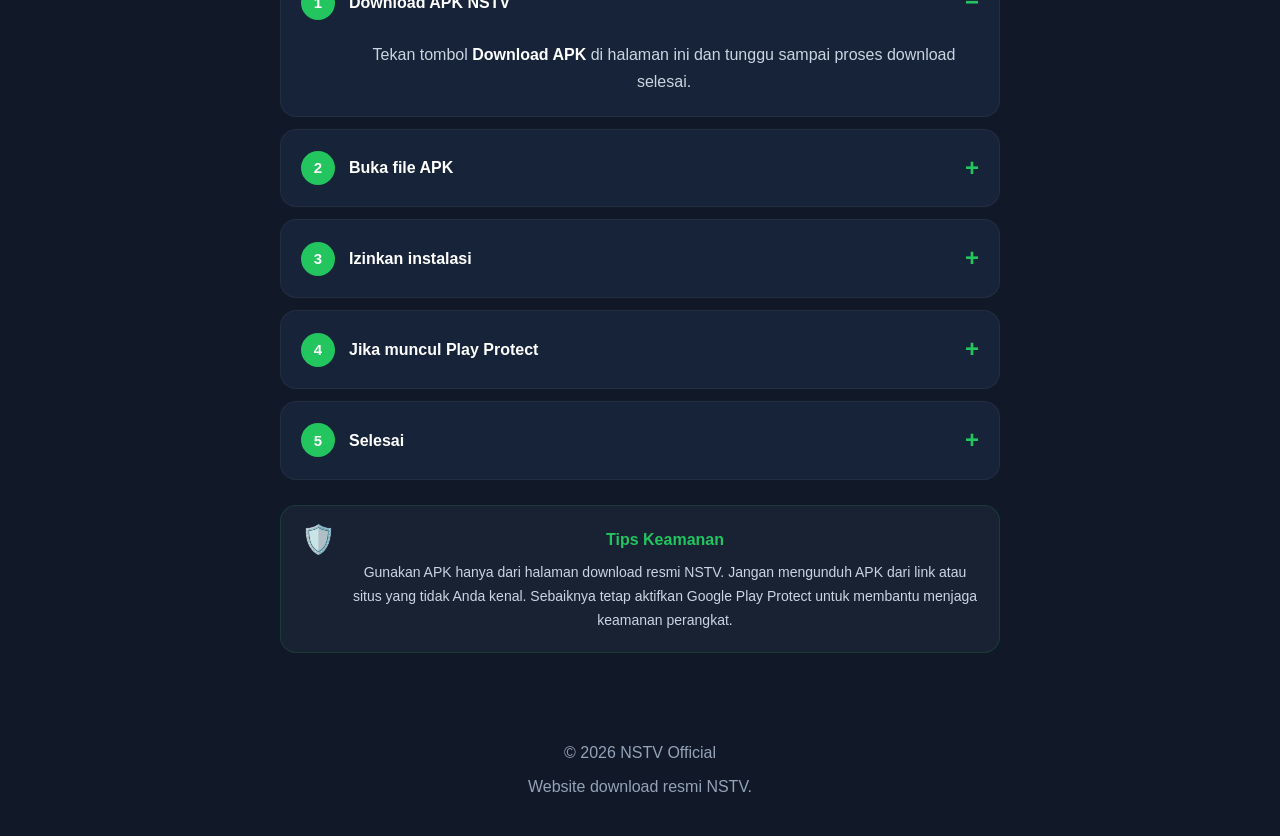
==== commit d666df7f: "chore: refresh download page script cache" ====
--- a/index.html
+++ b/index.html
@@ -212,6 +212,6 @@
     </div>
 </footer>
 
-<script src="js/app.js?v=5"></script>
+<script src="js/app.js?v=6"></script>
 </body>
 </html>
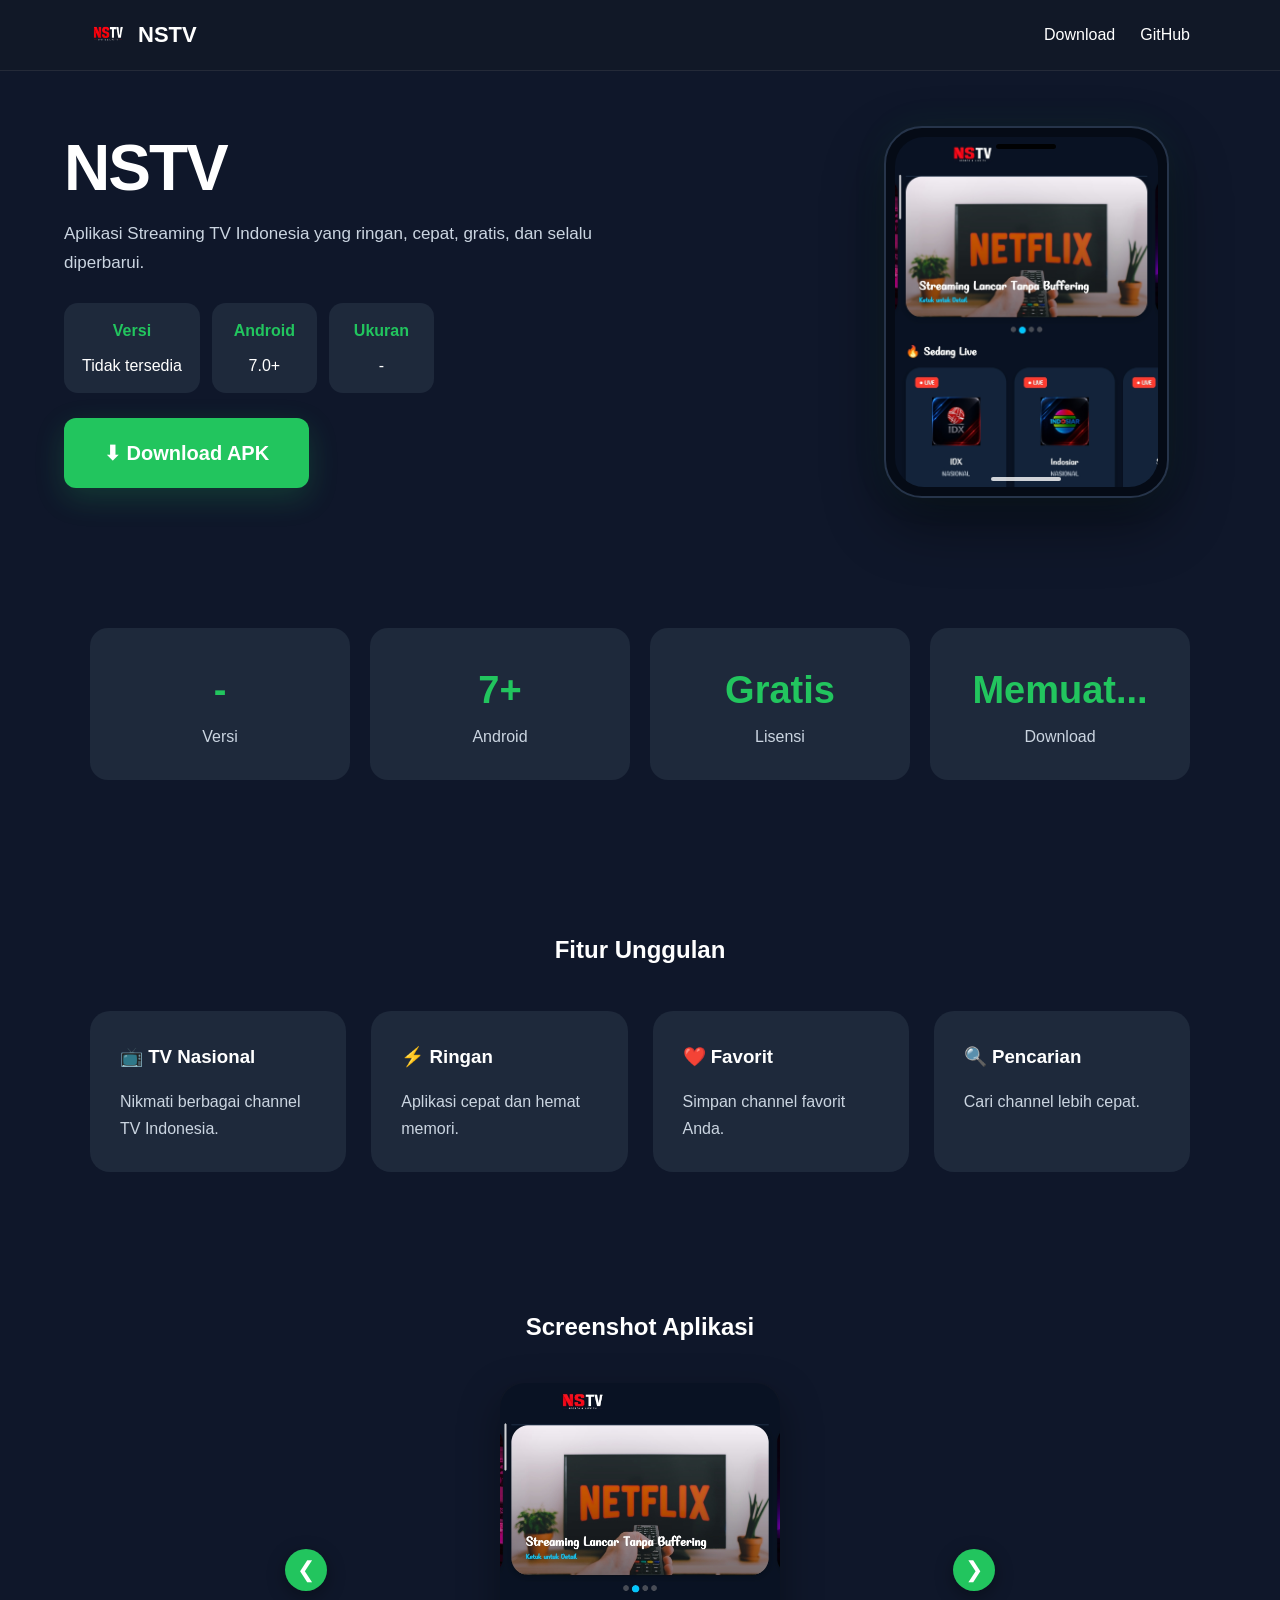
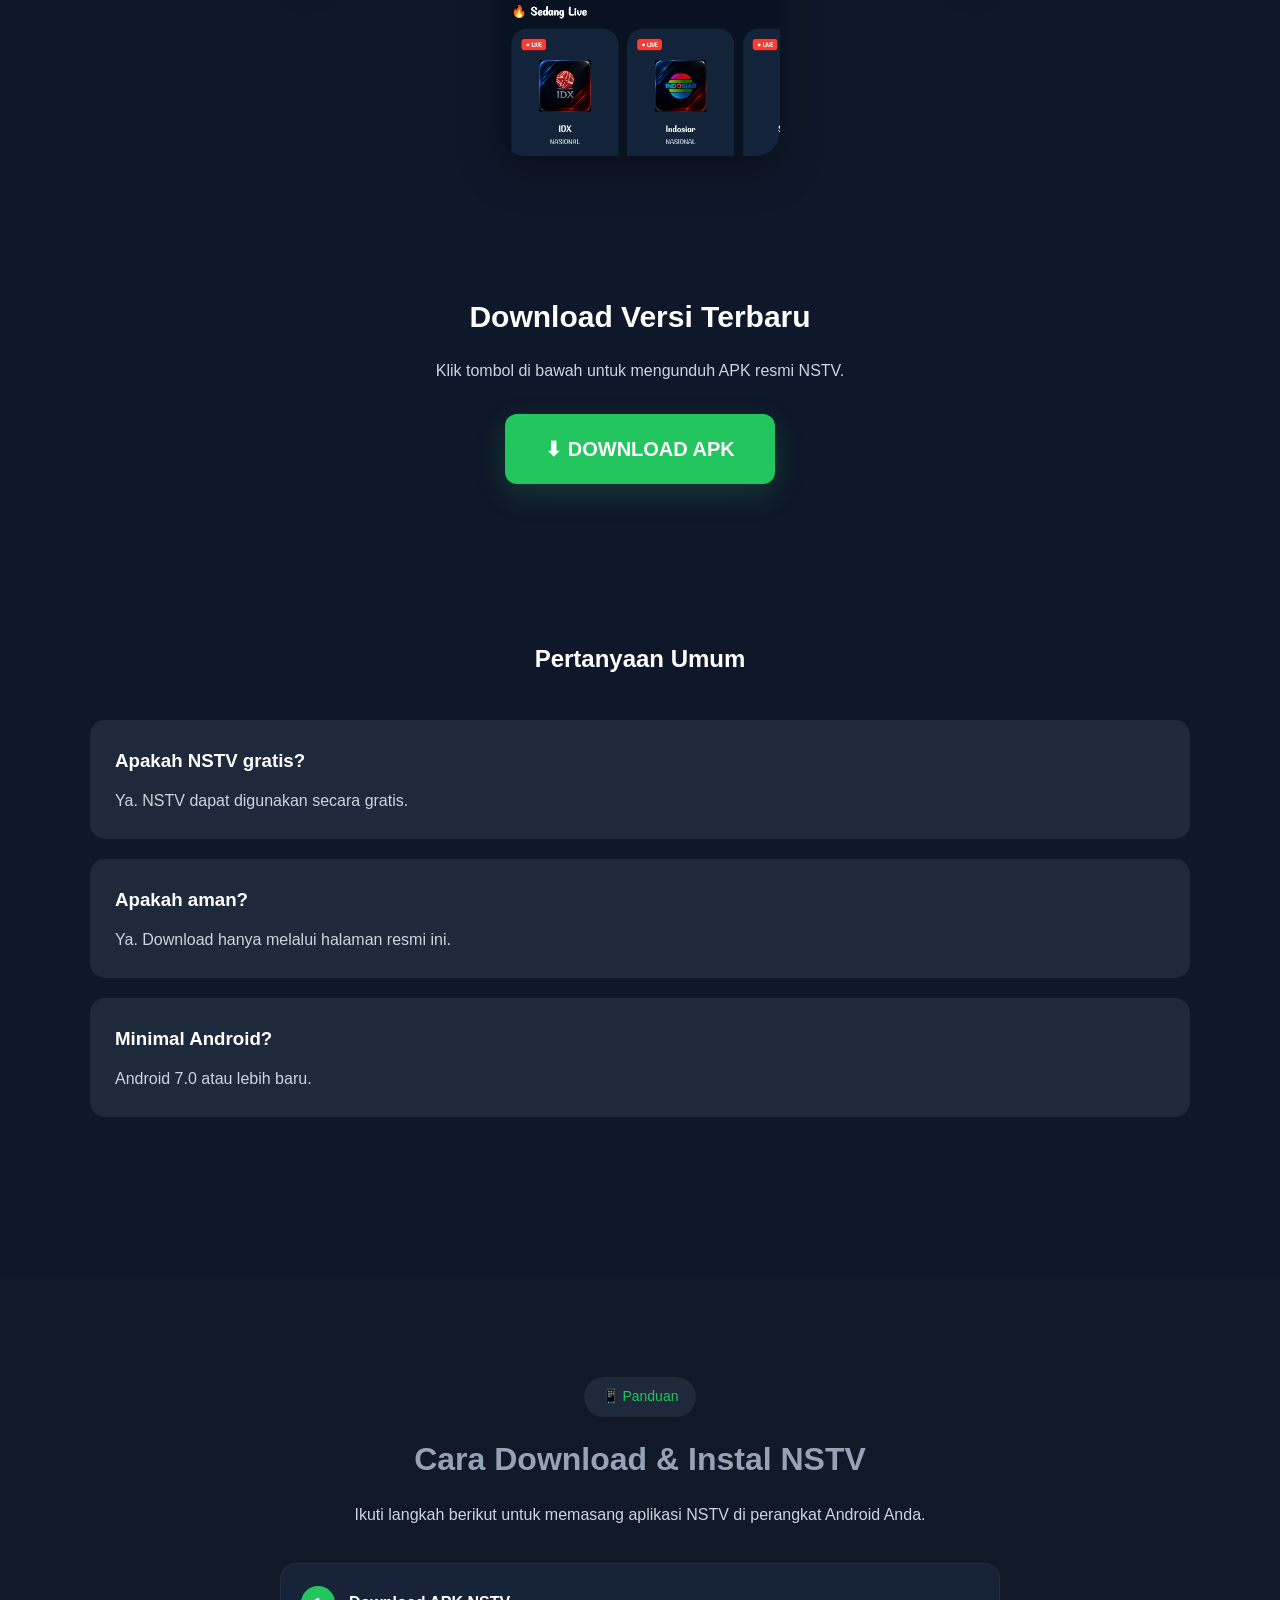
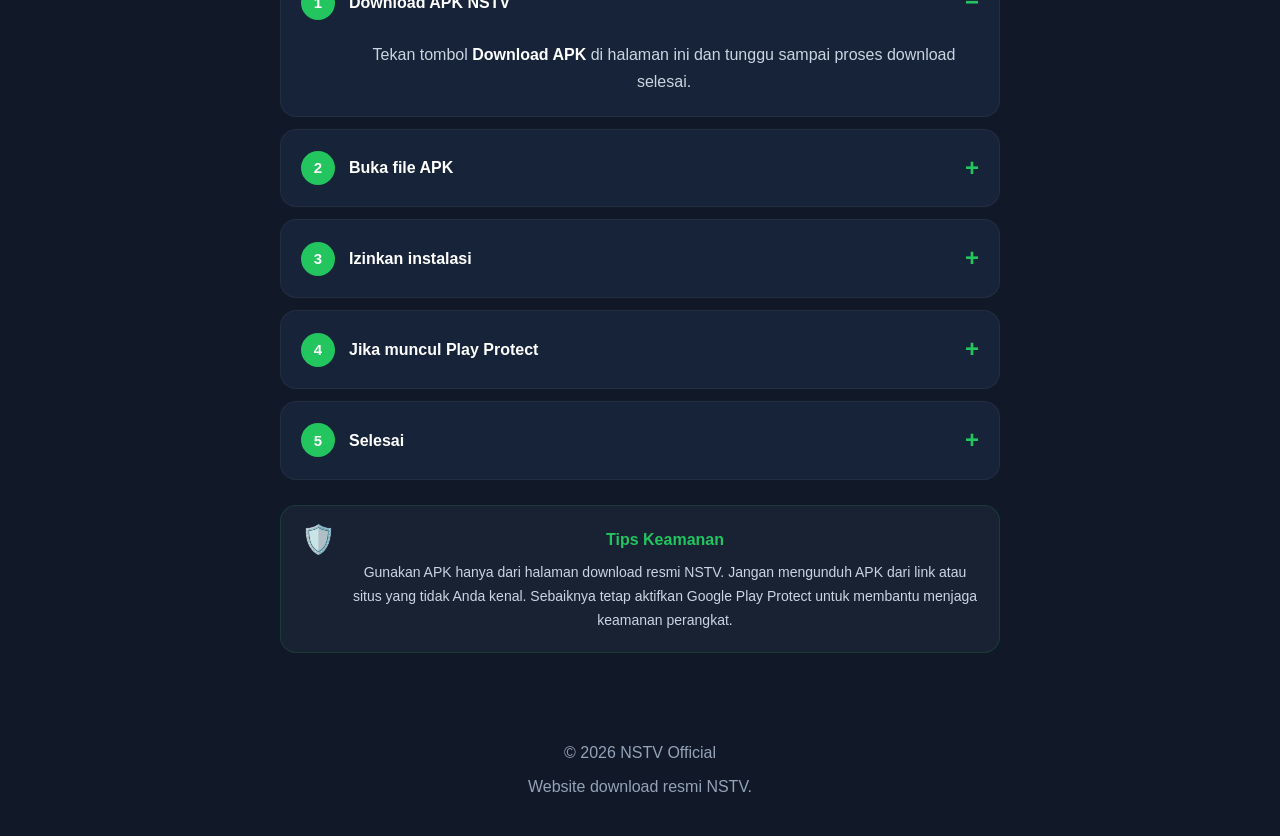
==== commit 65c5153f: "Tampilkan jumlah download APK terbaru di halaman GitHub Pages" ====
--- a/index.html
+++ b/index.html
@@ -73,8 +73,8 @@
             <p>Lisensi</p>
         </div>
         <div class="stat">
-            <h2>24/7</h2>
-            <p>Streaming</p>
+            <h2 id="download-count">Memuat...</h2>
+            <p>Download</p>
         </div>
     </div>
 </section>
@@ -123,7 +123,7 @@
     <div class="container">
         <h2>Download Versi Terbaru</h2>
         <p>Klik tombol di bawah untuk mengunduh APK resmi NSTV.</p>
-        <a href="#" class="download-button" data-latest-download target="_blank" rel="noopener noreferrer">
+        <a href="#" class="download-button" data-latest-download rel="noopener noreferrer">
             ⬇ DOWNLOAD APK
         </a>
 
@@ -212,6 +212,6 @@
     </div>
 </footer>
 
-<script src="js/app.js?v=6"></script>
+<script src="js/app.js?v=8"></script>
 </body>
 </html>
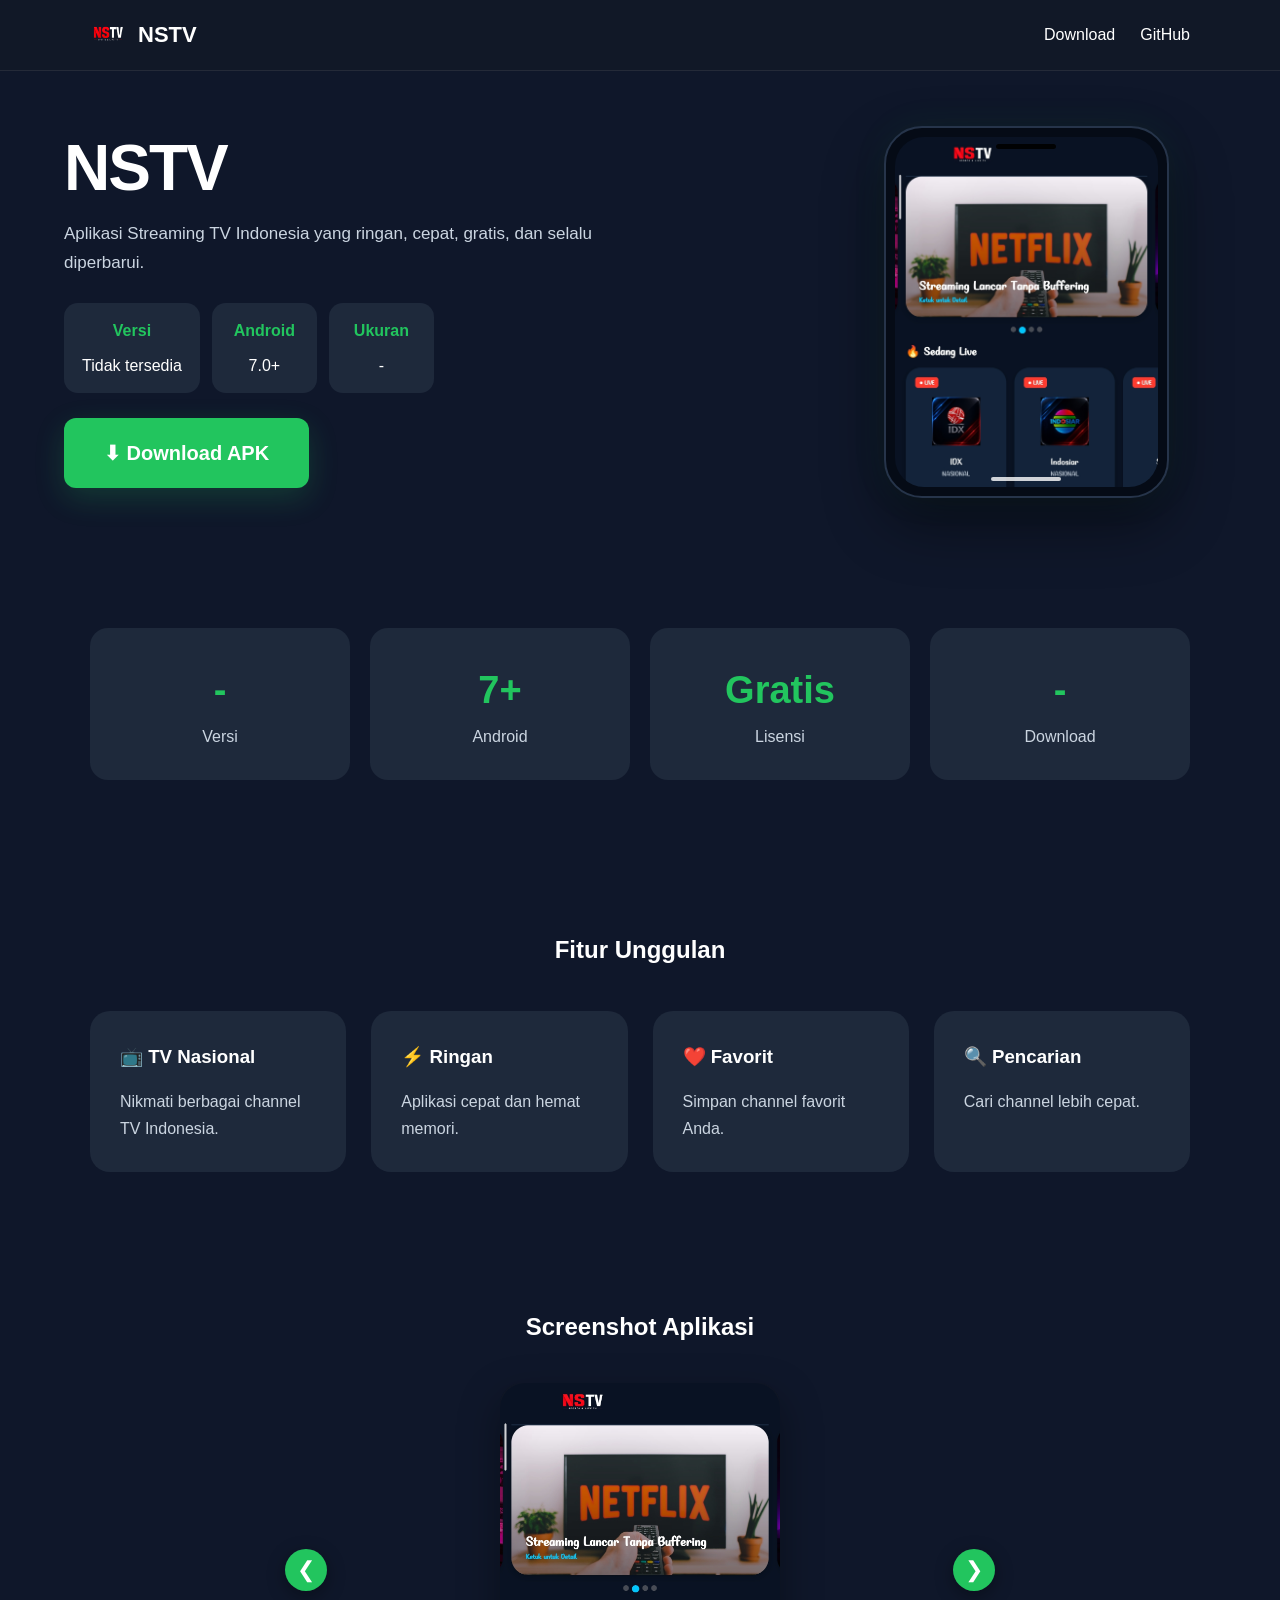
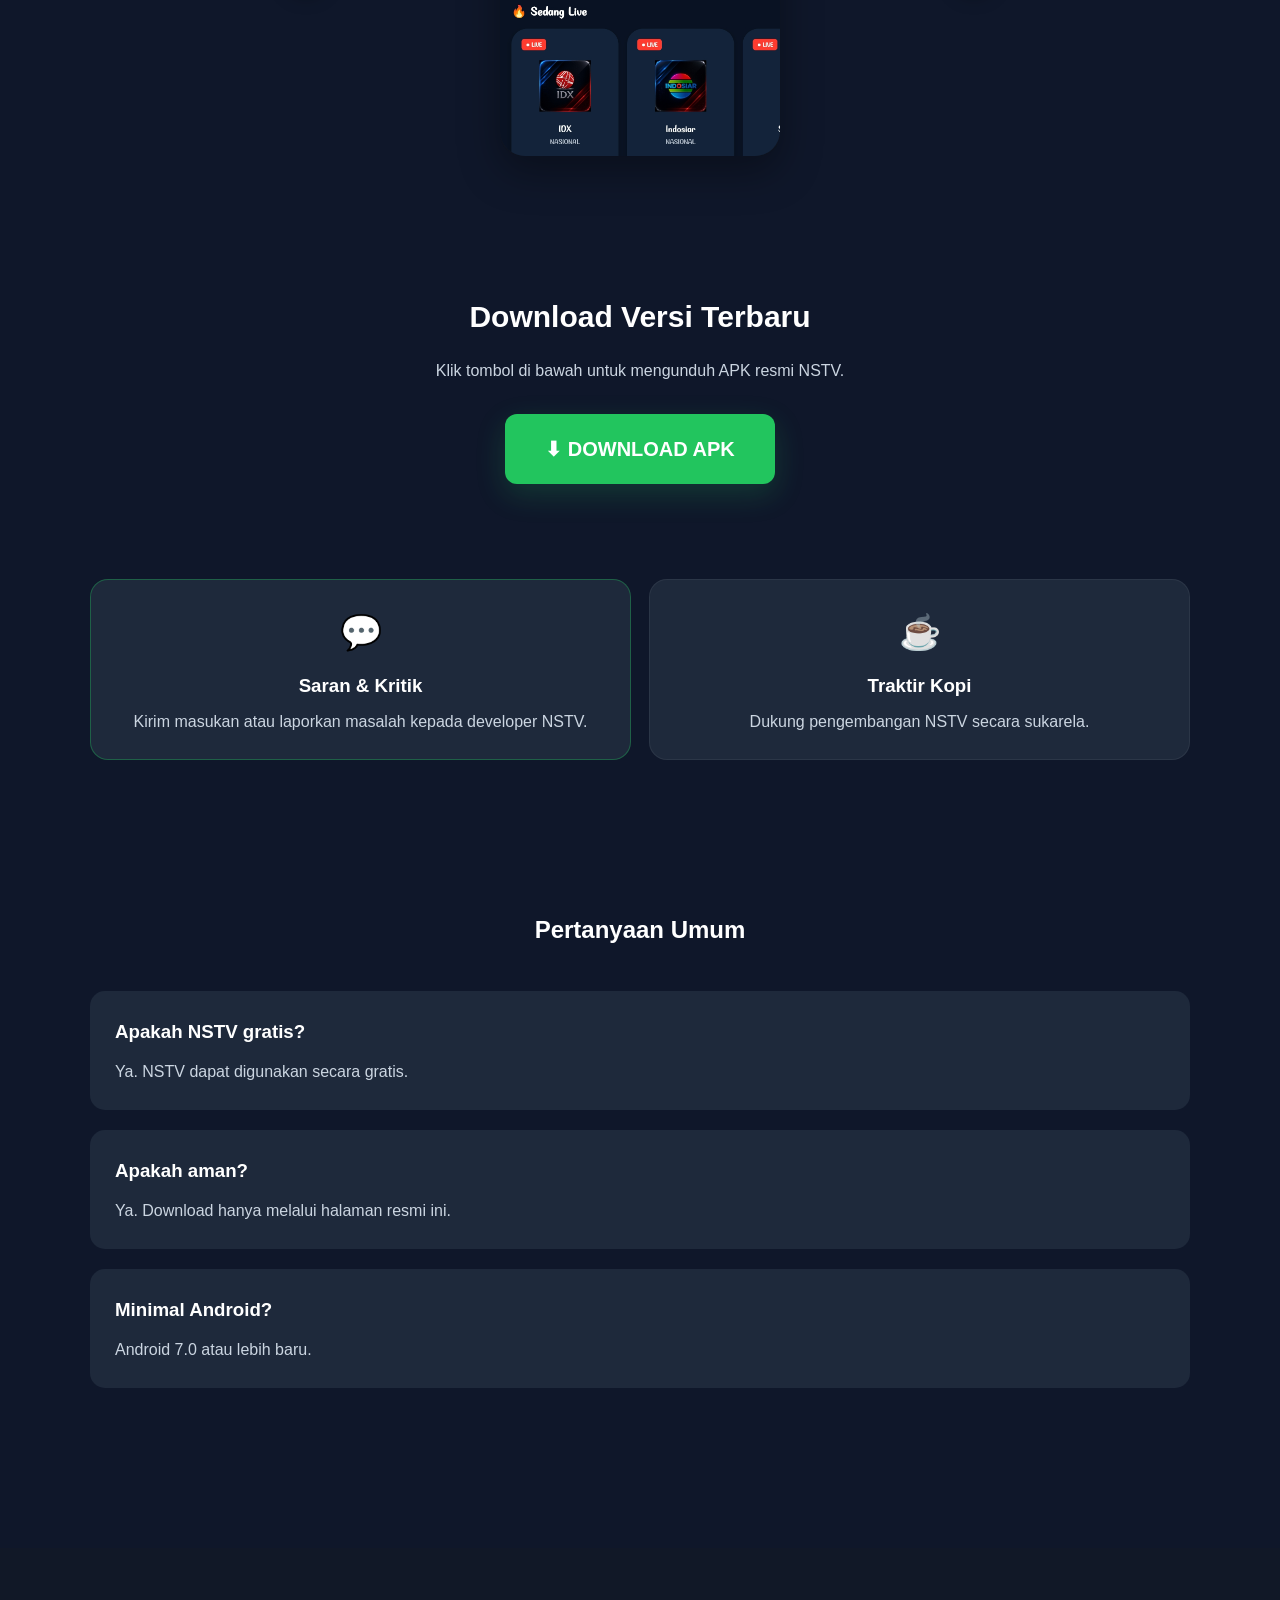
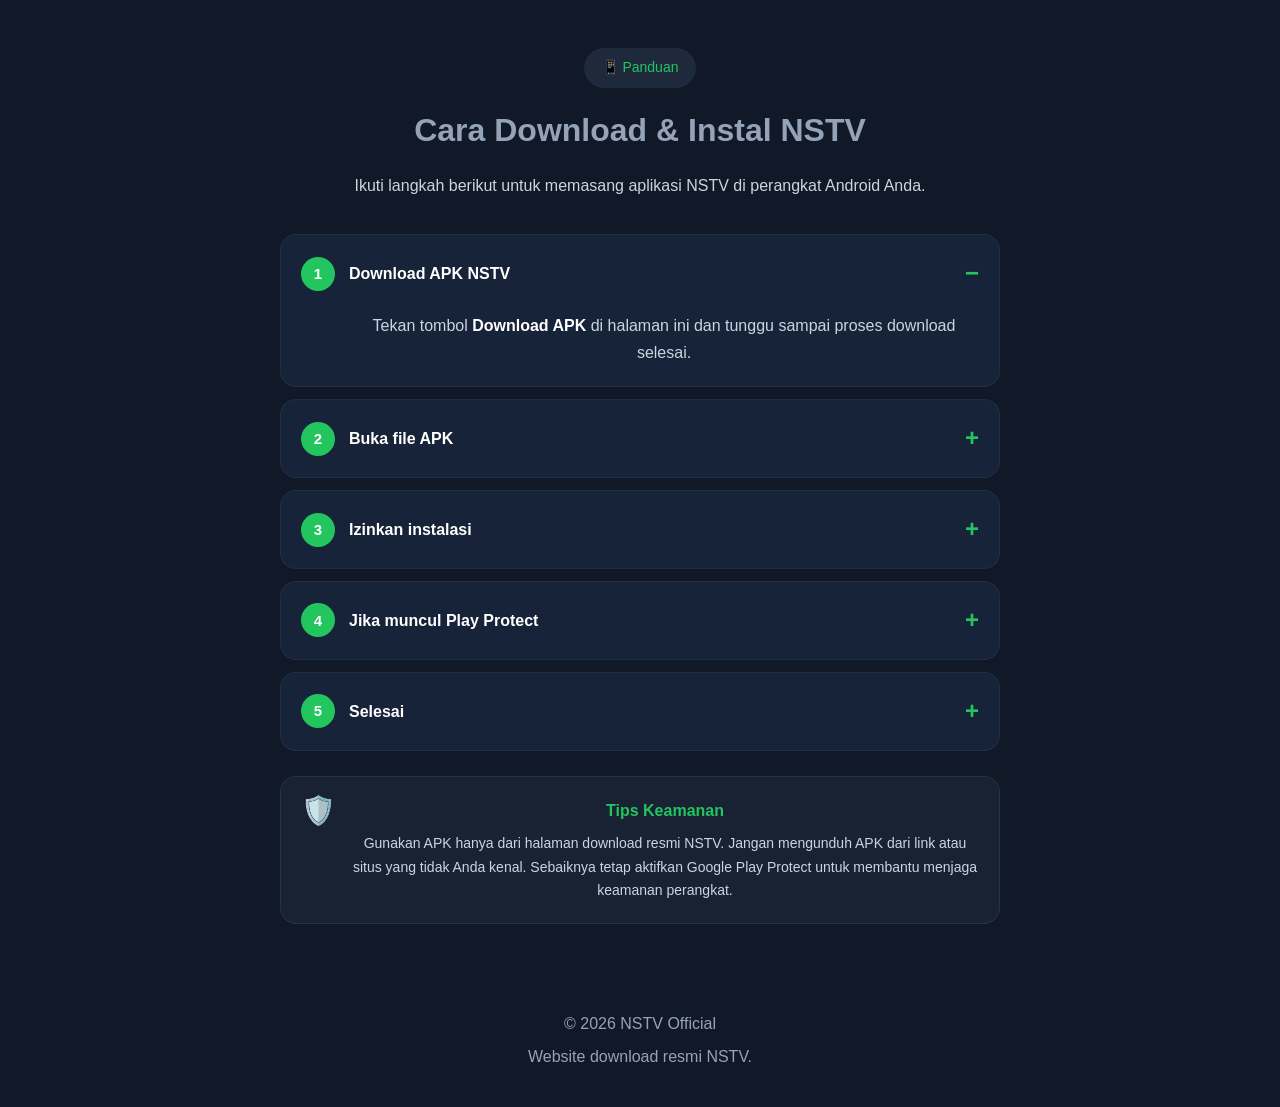
==== commit c4c19c82: "Add Saran & Kritik button to NSTV download page" ====
--- a/index.html
+++ b/index.html
@@ -8,6 +8,9 @@
     <meta name="description" content="Download aplikasi NSTV versi terbaru secara resmi.">
     <link rel="stylesheet" href="css/style.css">
     <link rel="stylesheet" href="css/layout-fix.css?v=2">
+    <style>
+        .community-section{padding:20px 0 70px}.community-grid{display:grid;grid-template-columns:repeat(2,minmax(0,1fr));gap:18px}.community-card{display:block;text-decoration:none;color:#fff;background:#1e293b;border-radius:18px;padding:24px;text-align:center;border:1px solid rgba(255,255,255,.06);transition:.25s}.community-card:hover{transform:translateY(-4px);border-color:#22c55e}.community-icon{font-size:34px;margin-bottom:8px}.community-card h3{margin-bottom:6px}.community-card p{color:#cbd5e1;margin:0}.community-card.feedback{border-color:rgba(34,197,94,.35)}@media(max-width:600px){.community-section{padding:5px 0 50px}.community-grid{grid-template-columns:1fr}.community-card{padding:22px}}
+    </style>
 </head>
 <body>
 
@@ -31,51 +34,23 @@
         <div class="hero-left">
             <h1>NSTV</h1>
             <p>Aplikasi Streaming TV Indonesia yang ringan, cepat, gratis, dan selalu diperbarui.</p>
-
             <div class="hero-info">
-                <div>
-                    <strong>Versi</strong>
-                    <span id="app-version">Memuat...</span>
-                </div>
-                <div>
-                    <strong>Android</strong>
-                    <span>7.0+</span>
-                </div>
-                <div>
-                    <strong>Ukuran</strong>
-                    <span id="latest-size">Memuat...</span>
-                </div>
+                <div><strong>Versi</strong><span id="app-version">Memuat...</span></div>
+                <div><strong>Android</strong><span>7.0+</span></div>
+                <div><strong>Ukuran</strong><span id="latest-size">Memuat...</span></div>
             </div>
-
             <a href="#download" class="download-button">⬇ Download APK</a>
         </div>
-
-        <div class="hero-right">
-            <div class="phone">
-                <img src="img/screenshot1.jpg" id="hero-image" alt="Tampilan aplikasi NSTV">
-            </div>
-        </div>
+        <div class="hero-right"><div class="phone"><img src="img/screenshot1.jpg" id="hero-image" alt="Tampilan aplikasi NSTV"></div></div>
     </div>
 </section>
 
 <section class="stats">
     <div class="container">
-        <div class="stat">
-            <h2 id="latest-version">Memuat...</h2>
-            <p>Versi</p>
-        </div>
-        <div class="stat">
-            <h2>7+</h2>
-            <p>Android</p>
-        </div>
-        <div class="stat">
-            <h2>Gratis</h2>
-            <p>Lisensi</p>
-        </div>
-        <div class="stat">
-            <h2 id="download-count">Memuat...</h2>
-            <p>Download</p>
-        </div>
+        <div class="stat"><h2 id="latest-version">Memuat...</h2><p>Versi</p></div>
+        <div class="stat"><h2>7+</h2><p>Android</p></div>
+        <div class="stat"><h2>Gratis</h2><p>Lisensi</p></div>
+        <div class="stat"><h2 id="download-count">Memuat...</h2><p>Download</p></div>
     </div>
 </section>
 
@@ -83,22 +58,10 @@
     <div class="container">
         <h2>Fitur Unggulan</h2>
         <div class="feature-grid">
-            <div class="feature">
-                <h3>📺 TV Nasional</h3>
-                <p>Nikmati berbagai channel TV Indonesia.</p>
-            </div>
-            <div class="feature">
-                <h3>⚡ Ringan</h3>
-                <p>Aplikasi cepat dan hemat memori.</p>
-            </div>
-            <div class="feature">
-                <h3>❤️ Favorit</h3>
-                <p>Simpan channel favorit Anda.</p>
-            </div>
-            <div class="feature">
-                <h3>🔍 Pencarian</h3>
-                <p>Cari channel lebih cepat.</p>
-            </div>
+            <div class="feature"><h3>📺 TV Nasional</h3><p>Nikmati berbagai channel TV Indonesia.</p></div>
+            <div class="feature"><h3>⚡ Ringan</h3><p>Aplikasi cepat dan hemat memori.</p></div>
+            <div class="feature"><h3>❤️ Favorit</h3><p>Simpan channel favorit Anda.</p></div>
+            <div class="feature"><h3>🔍 Pencarian</h3><p>Cari channel lebih cepat.</p></div>
         </div>
     </div>
 </section>
@@ -123,13 +86,24 @@
     <div class="container">
         <h2>Download Versi Terbaru</h2>
         <p>Klik tombol di bawah untuk mengunduh APK resmi NSTV.</p>
-        <a href="#" class="download-button" data-latest-download rel="noopener noreferrer">
-            ⬇ DOWNLOAD APK
-        </a>
+        <a href="#" class="download-button" data-latest-download rel="noopener noreferrer">⬇ DOWNLOAD APK</a>
+        <div class="release-notes" id="release-notes" hidden><h3>Perubahan Terbaru</h3><p id="release-notes-text"></p></div>
+    </div>
+</section>
 
-        <div class="release-notes" id="release-notes" hidden>
-            <h3>Perubahan Terbaru</h3>
-            <p id="release-notes-text"></p>
+<section class="community-section">
+    <div class="container">
+        <div class="community-grid">
+            <a class="community-card feedback" href="feedback.html">
+                <div class="community-icon">💬</div>
+                <h3>Saran & Kritik</h3>
+                <p>Kirim masukan atau laporkan masalah kepada developer NSTV.</p>
+            </a>
+            <a class="community-card" href="support.html">
+                <div class="community-icon">☕</div>
+                <h3>Traktir Kopi</h3>
+                <p>Dukung pengembangan NSTV secara sukarela.</p>
+            </a>
         </div>
     </div>
 </section>
@@ -137,79 +111,27 @@
 <section class="faq">
     <div class="container">
         <h2>Pertanyaan Umum</h2>
-        <div class="faq-item">
-            <h3>Apakah NSTV gratis?</h3>
-            <p>Ya. NSTV dapat digunakan secara gratis.</p>
-        </div>
-        <div class="faq-item">
-            <h3>Apakah aman?</h3>
-            <p>Ya. Download hanya melalui halaman resmi ini.</p>
-        </div>
-        <div class="faq-item">
-            <h3>Minimal Android?</h3>
-            <p>Android 7.0 atau lebih baru.</p>
-        </div>
+        <div class="faq-item"><h3>Apakah NSTV gratis?</h3><p>Ya. NSTV dapat digunakan secara gratis.</p></div>
+        <div class="faq-item"><h3>Apakah aman?</h3><p>Ya. Download hanya melalui halaman resmi ini.</p></div>
+        <div class="faq-item"><h3>Minimal Android?</h3><p>Android 7.0 atau lebih baru.</p></div>
     </div>
 </section>
 
 <footer>
     <section class="install-guide" id="panduan">
         <div class="container">
-            <div class="guide-header">
-                <span class="guide-badge">📱 Panduan</span>
-                <h2>Cara Download & Instal NSTV</h2>
-                <p>Ikuti langkah berikut untuk memasang aplikasi NSTV di perangkat Android Anda.</p>
+            <div class="guide-header"><span class="guide-badge">📱 Panduan</span><h2>Cara Download & Instal NSTV</h2><p>Ikuti langkah berikut untuk memasang aplikasi NSTV di perangkat Android Anda.</p></div>
+            <div class="guide-box">
+                <details open><summary><span class="step-number">1</span>Download APK NSTV</summary><div class="guide-content"><p>Tekan tombol <strong>Download APK</strong> di halaman ini dan tunggu sampai proses download selesai.</p></div></details>
+                <details><summary><span class="step-number">2</span>Buka file APK</summary><div class="guide-content"><p>Setelah selesai, buka file APK NSTV dari notifikasi download atau folder <strong>Download</strong> di perangkat Anda.</p></div></details>
+                <details><summary><span class="step-number">3</span>Izinkan instalasi</summary><div class="guide-content"><p>Jika Android menampilkan pesan bahwa instalasi dari sumber ini tidak diizinkan, pilih <strong>Pengaturan</strong>, lalu aktifkan <strong>Izinkan dari sumber ini</strong> untuk browser atau aplikasi yang digunakan untuk membuka APK.</p><p>Setelah itu kembali ke proses instalasi dan tekan <strong>Install</strong>.</p></div></details>
+                <details><summary><span class="step-number">4</span>Jika muncul Play Protect</summary><div class="guide-content"><p>Android dapat memeriksa aplikasi yang dipasang dari luar Google Play menggunakan <strong>Google Play Protect</strong>.</p><p>Jika tersedia pilihan <strong>Pindai aplikasi</strong>, lakukan pemindaian terlebih dahulu dan ikuti petunjuk yang muncul di layar.</p></div></details>
+                <details><summary><span class="step-number">5</span>Selesai</summary><div class="guide-content"><p>Setelah instalasi selesai, buka aplikasi <strong>NSTV</strong> dari layar utama perangkat Anda.</p></div></details>
             </div>
-
-            <div class="guide-box">
-                <details open>
-                    <summary><span class="step-number">1</span>Download APK NSTV</summary>
-                    <div class="guide-content">
-                        <p>Tekan tombol <strong>Download APK</strong> di halaman ini dan tunggu sampai proses download selesai.</p>
-                    </div>
-                </details>
-                <details>
-                    <summary><span class="step-number">2</span>Buka file APK</summary>
-                    <div class="guide-content">
-                        <p>Setelah selesai, buka file APK NSTV dari notifikasi download atau folder <strong>Download</strong> di perangkat Anda.</p>
-                    </div>
-                </details>
-                <details>
-                    <summary><span class="step-number">3</span>Izinkan instalasi</summary>
-                    <div class="guide-content">
-                        <p>Jika Android menampilkan pesan bahwa instalasi dari sumber ini tidak diizinkan, pilih <strong>Pengaturan</strong>, lalu aktifkan <strong>Izinkan dari sumber ini</strong> untuk browser atau aplikasi yang digunakan untuk membuka APK.</p>
-                        <p>Setelah itu kembali ke proses instalasi dan tekan <strong>Install</strong>.</p>
-                    </div>
-                </details>
-                <details>
-                    <summary><span class="step-number">4</span>Jika muncul Play Protect</summary>
-                    <div class="guide-content">
-                        <p>Android dapat memeriksa aplikasi yang dipasang dari luar Google Play menggunakan <strong>Google Play Protect</strong>.</p>
-                        <p>Jika tersedia pilihan <strong>Pindai aplikasi</strong>, lakukan pemindaian terlebih dahulu dan ikuti petunjuk yang muncul di layar.</p>
-                    </div>
-                </details>
-                <details>
-                    <summary><span class="step-number">5</span>Selesai</summary>
-                    <div class="guide-content">
-                        <p>Setelah instalasi selesai, buka aplikasi <strong>NSTV</strong> dari layar utama perangkat Anda.</p>
-                    </div>
-                </details>
-            </div>
-
-            <div class="security-note">
-                <div class="security-icon">🛡️</div>
-                <div>
-                    <strong>Tips Keamanan</strong>
-                    <p>Gunakan APK hanya dari halaman download resmi NSTV. Jangan mengunduh APK dari link atau situs yang tidak Anda kenal. Sebaiknya tetap aktifkan Google Play Protect untuk membantu menjaga keamanan perangkat.</p>
-                </div>
-            </div>
+            <div class="security-note"><div class="security-icon">🛡️</div><div><strong>Tips Keamanan</strong><p>Gunakan APK hanya dari halaman download resmi NSTV. Jangan mengunduh APK dari link atau situs yang tidak Anda kenal. Sebaiknya tetap aktifkan Google Play Protect untuk membantu menjaga keamanan perangkat.</p></div></div>
         </div>
     </section>
-
-    <div class="container">
-        <p>© 2026 NSTV Official</p>
-        <p>Website download resmi NSTV.</p>
-    </div>
+    <div class="container"><p>© 2026 NSTV Official</p><p>Website download resmi NSTV.</p></div>
 </footer>
 
 <script src="js/app.js?v=8"></script>
